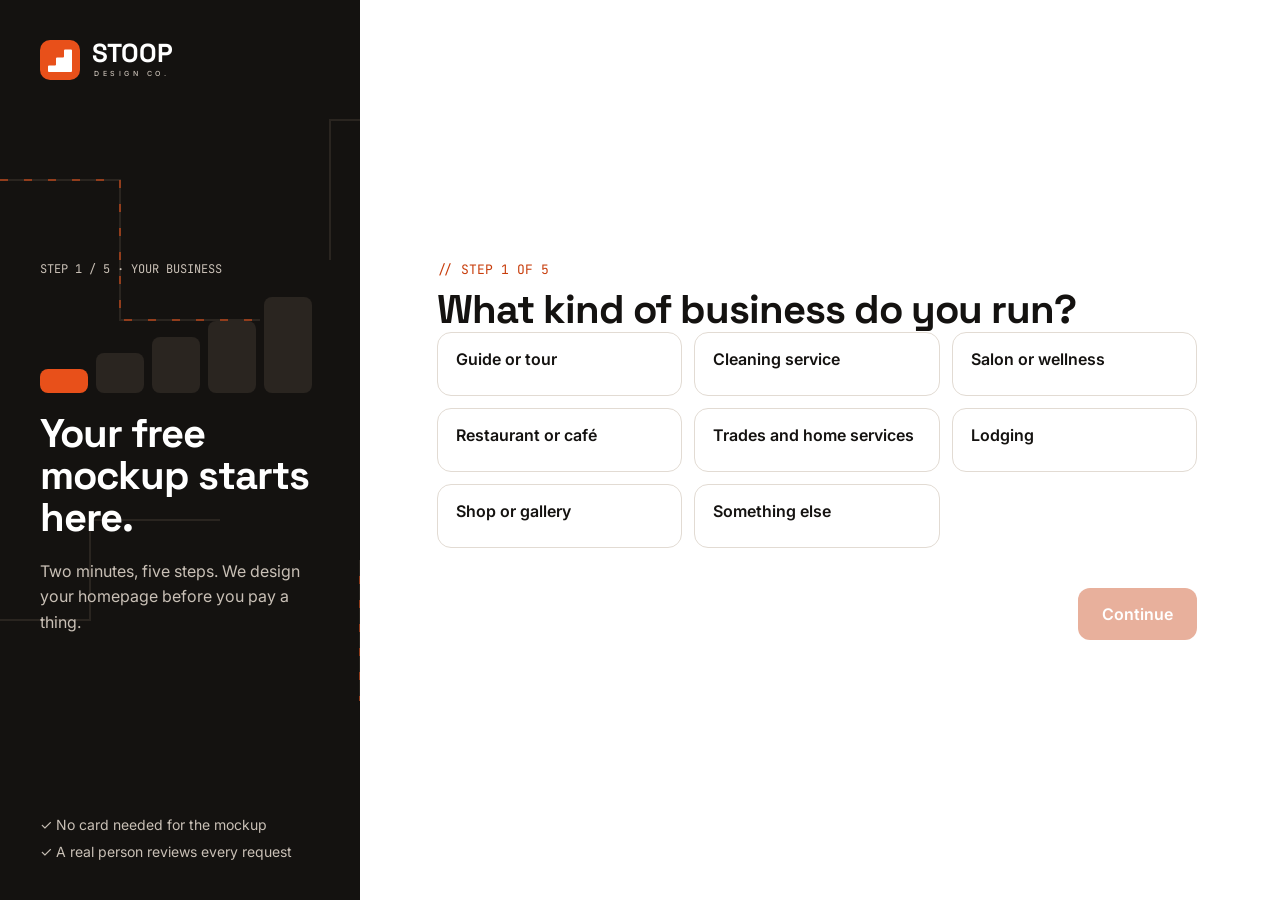
==== get-started.html @ 438243cd "Initial STOOP Design Co. site: homepage and free mockup onboarding Co-Authored-By: Claude Opus 5.5 <" ====
<!doctype html>
<html lang="en">
<head>
<meta charset="utf-8">
<meta name="viewport" content="width=device-width, initial-scale=1">
<title>Get your free mockup | STOOP Design Co.</title>
<meta name="description" content="Tell us about your business in two minutes and we'll design your homepage for free.">
<link rel="icon" href="/favicon.svg" type="image/svg+xml">
<link rel="preconnect" href="https://fonts.googleapis.com"><link rel="preconnect" href="https://fonts.gstatic.com" crossorigin>
<link rel="stylesheet" href="https://fonts.googleapis.com/css2?family=Space+Grotesk:wght@500;700&family=Inter:wght@400;500;600&family=JetBrains+Mono:wght@500&display=swap">
<link rel="stylesheet" href="/assets/styles.css">
<style>
body{font-family:'Inter',sans-serif;color:var(--ink)}
.ob{min-height:100vh;display:flex;flex-wrap:wrap}
.ob-side{flex:1 1 360px;max-width:460px;position:relative;overflow:hidden;background:var(--ink);color:#fff;padding:40px;display:flex;flex-direction:column;justify-content:space-between;gap:40px}
.ob-main{flex:999 1 560px;min-width:0;padding:56px clamp(24px,6vw,96px);display:flex;flex-direction:column;justify-content:center}
.mono{font-family:'JetBrains Mono',monospace;font-size:13px}
.step{display:none;flex-direction:column;gap:28px;max-width:760px;border:0;margin:0;padding:0;animation:obIn .45s cubic-bezier(.2,.8,.2,1) both}
.step.active{display:flex}
.step legend{padding:0;display:flex;flex-direction:column;gap:10px}
.step h2{margin:0;font-family:'Space Grotesk',sans-serif;font-size:clamp(30px,4vw,40px);letter-spacing:-1px;line-height:1.1}
.sub{margin:0;font-size:16px;color:#57504A}
.grid{display:grid;grid-template-columns:repeat(auto-fit,minmax(200px,1fr));gap:12px}
.opt{position:relative;display:flex;flex-direction:column;gap:6px;min-height:64px;padding:16px 18px;border-radius:14px;border:1.5px solid #E2DBD3;background:#fff;cursor:pointer;font-weight:600}
.opt input{position:absolute;opacity:0;pointer-events:none}
.opt small{font-weight:400;font-size:14px;color:#57504A}
.opt .price{font-size:15px;color:var(--deep)}
.opt:has(input:checked){border:2px solid var(--orange);background:#FFF6F1}
.opt:has(input:focus-visible){outline:3px solid var(--deep);outline-offset:2px}
label.field{display:flex;flex-direction:column;gap:8px;font-size:14px;font-weight:600}
label.field input{height:52px;padding:0 14px;border-radius:12px;border:1.5px solid #E2DBD3;font:inherit;font-weight:400;font-size:16px}
label.field input:focus{outline:none;border-color:var(--orange)}
.err{margin:0;font-size:14px;color:#A2330A;min-height:20px}
.nav{margin-top:40px;max-width:760px;display:flex;justify-content:space-between;align-items:center;gap:12px}
.btn{height:52px;padding:0 24px;border-radius:12px;font:inherit;font-size:16px;font-weight:600;cursor:pointer}
.btn-ghost{border:1.5px solid #E2DBD3;background:#fff;color:var(--ink)}
.btn-primary{border:0;background:var(--deep);color:#fff}
.btn-primary:disabled{opacity:.4;cursor:not-allowed}
.stairs{display:flex;align-items:flex-end;gap:8px;height:96px}
.stairs span{width:48px;border-radius:8px;background:#2A2520;transition:background .3s}
.stairs span.on{background:var(--orange)}
.next-list{margin:0;padding:0;list-style:none}
.next-list li{display:flex;gap:16px;padding:16px 0;border-top:1px solid #F0EBE5}
.next-list li:last-child{border-bottom:1px solid #F0EBE5}
.hidden{display:none}
@keyframes obIn{from{opacity:0;transform:translateY(10px)}to{opacity:1;transform:none}}
@media (prefers-reduced-motion: reduce){.step{animation:none}}
</style>
</head>
<body>
<div class="ob">
<aside class="ob-side">
<svg style="position:absolute;inset:0;width:100%;height:100%" aria-hidden="true"><g fill="none" stroke="#2A2520" stroke-width="2"><path d="M0 180 H120 V320 H260"/><path d="M460 120 H330 V260"/><path d="M0 620 H90 V520 H220"/><path d="M460 700 H360 V560"/></g><g fill="none" stroke="#E8501A" stroke-width="2" opacity=".55"><path class="flow" d="M0 180 H120 V320 H260"/><path class="flow" d="M460 700 H360 V560" style="animation-delay:-1s"/></g></svg>
<a href="/" aria-label="Back to STOOP Design Co. home" style="position:relative;display:flex;align-items:center;gap:12px;color:#fff">
<span style="width:40px;height:40px;border-radius:10px;background:var(--orange);display:flex;align-items:center;justify-content:center"><svg width="24" height="24" viewBox="0 0 60 60" aria-hidden="true"><path d="M0 57.5 L0 46.5 Q0 44 2.5 44 L17.5 44 Q20 44 20 41.5 L20 26.5 Q20 24 22.5 24 L37.5 24 Q40 24 40 21.5 L40 6.5 Q40 4 42.5 4 L57.5 4 Q60 4 60 6.5 L60 57.5 Q60 60 57.5 60 L2.5 60 Q0 60 0 57.5 Z" fill="#fff"/></svg></span>
<span style="display:flex;flex-direction:column;gap:4px"><span style="font-family:'Space Grotesk',sans-serif;font-weight:700;font-size:26px;line-height:.85">STOOP</span><span style="font-size:7px;font-weight:500;letter-spacing:.5em;padding-left:2px;color:#C9C0B6">DESIGN CO.</span></span>
</a>
<div style="position:relative;display:flex;flex-direction:column;gap:20px">
<span class="mono" id="stepLabel" style="font-size:12px;color:#C9C0B6">STEP 1 / 5 · YOUR BUSINESS</span>
<div class="stairs" aria-hidden="true"><span style="height:24px" class="on"></span><span style="height:40px"></span><span style="height:56px"></span><span style="height:72px"></span><span style="height:96px"></span></div>
<h1 style="margin:0;font-family:'Space Grotesk',sans-serif;font-weight:700;font-size:40px;line-height:1.05;letter-spacing:-1px">Your free mockup starts here.</h1>
<p style="margin:0;font-size:16px;line-height:1.6;color:#C9C0B6">Two minutes, five steps. We design your homepage before you pay a thing.</p>
</div>
<div style="position:relative;display:flex;flex-direction:column;gap:10px;font-size:14px;color:#C9C0B6">
<span>✓ No card needed for the mockup</span>
<span>✓ A real person reviews every request</span>
</div>
</aside>

<main class="ob-main">
<form id="mockupForm" name="free-mockup" method="POST" data-netlify="true" netlify-honeypot="bot-field" novalidate>
<input type="hidden" name="form-name" value="free-mockup">
<input type="hidden" name="subject" value="New free mockup request">
<p class="hidden"><label>Don't fill this out: <input name="bot-field"></label></p>

<fieldset class="step active" data-step="0">
<legend><span class="mono" style="color:var(--deep)">// STEP 1 OF 5</span><h2>What kind of business do you run?</h2></legend>
<div class="grid">
<label class="opt"><input type="radio" name="business_type" value="Guide or tour">Guide or tour</label>
<label class="opt"><input type="radio" name="business_type" value="Cleaning service">Cleaning service</label>
<label class="opt"><input type="radio" name="business_type" value="Salon or wellness">Salon or wellness</label>
<label class="opt"><input type="radio" name="business_type" value="Restaurant or café">Restaurant or café</label>
<label class="opt"><input type="radio" name="business_type" value="Trades and home services">Trades and home services</label>
<label class="opt"><input type="radio" name="business_type" value="Lodging">Lodging</label>
<label class="opt"><input type="radio" name="business_type" value="Shop or gallery">Shop or gallery</label>
<label class="opt"><input type="radio" name="business_type" value="Something else">Something else</label>
</div>
</fieldset>

<fieldset class="step" data-step="1">
<legend><span class="mono" style="color:var(--deep)">// STEP 2 OF 5</span><h2>What do you want more of?</h2><p class="sub">We'll build your homepage around it.</p></legend>
<div class="grid">
<label class="opt"><input type="radio" name="goal" value="Phone calls">Phone calls<small>Tap-to-call front and center</small></label>
<label class="opt"><input type="radio" name="goal" value="Bookings">Bookings<small>Your own booking built in</small></label>
<label class="opt"><input type="radio" name="goal" value="Quote requests">Quote requests<small>Instant estimate widget</small></label>
<label class="opt"><input type="radio" name="goal" value="Foot traffic">Foot traffic<small>Maps, hours and reviews up top</small></label>
</div>
</fieldset>

<fieldset class="step" data-step="2">
<legend><span class="mono" style="color:var(--deep)">// STEP 3 OF 5</span><h2>Which plan sounds right?</h2><p class="sub">Not sure is a fine answer. We'll recommend one with your mockup.</p></legend>
<div class="grid" style="grid-template-columns:repeat(auto-fit,minmax(160px,1fr))">
<label class="opt"><input type="radio" name="plan" value="Launch">Launch<span class="price">$750 one-time</span><small>Up to 3 pages, yours to keep</small></label>
<label class="opt"><input type="radio" name="plan" value="Essentials">Essentials<span class="price">$199/month</span><small>Edits by text, dashboard</small></label>
<label class="opt"><input type="radio" name="plan" value="Growth">Growth<span class="price">$349/month</span><small>Booking, SEO, priority</small></label>
<label class="opt"><input type="radio" name="plan" value="Not sure yet">Not sure yet<span class="price">We'll recommend</span><small>Decide after the mockup</small></label>
</div>
</fieldset>

<fieldset class="step" data-step="3">
<legend><span class="mono" style="color:var(--deep)">// STEP 4 OF 5</span><h2>Where should we send your mockup?</h2></legend>
<div class="grid" style="grid-template-columns:repeat(auto-fit,minmax(240px,1fr));gap:16px">
<label class="field">Business name<input type="text" name="business_name" placeholder="Front Street Bakery" required></label>
<label class="field">Current website (optional)<input type="text" name="current_website" placeholder="yourbusiness.com"></label>
<label class="field">Your name<input type="text" name="name" placeholder="First and last" required></label>
<label class="field">Mobile number<input type="tel" name="phone" placeholder="For updates by text" required></label>
<label class="field" style="grid-column:1/-1">Email<input type="email" name="email" placeholder="you@yourbusiness.com" required></label>
</div>
<p class="err" id="formError" role="alert"></p>
</fieldset>

<div class="nav" id="formNav">
<button type="button" class="btn btn-ghost" id="backBtn" style="visibility:hidden">Back</button>
<button type="button" class="btn btn-primary" id="nextBtn" disabled>Continue</button>
</div>
</form>

<section class="step" id="doneStep" aria-live="polite">
<span style="width:72px;height:72px;border-radius:18px;background:var(--orange);display:flex;align-items:center;justify-content:center"><svg width="42" height="42" viewBox="0 0 60 60" aria-hidden="true"><path d="M0 57.5 L0 46.5 Q0 44 2.5 44 L17.5 44 Q20 44 20 41.5 L20 26.5 Q20 24 22.5 24 L37.5 24 Q40 24 40 21.5 L40 6.5 Q40 4 42.5 4 L57.5 4 Q60 4 60 6.5 L60 57.5 Q60 60 57.5 60 L2.5 60 Q0 60 0 57.5 Z" fill="#fff"/></svg></span>
<div style="display:flex;flex-direction:column;gap:10px"><span class="mono" style="color:var(--deep)">// STEP 5 OF 5</span><h2>You're on the stoop.</h2><p class="sub" id="summary" style="font-size:17px;line-height:1.6"></p></div>
<ol class="next-list">
<li><span class="mono" style="color:var(--deep)">01</span><span><strong>We review your business.</strong> <span style="color:#57504A">A real person looks at your site, reviews and competitors.</span></span></li>
<li><span class="mono" style="color:var(--deep)">02</span><span><strong>Your mockup arrives.</strong> <span style="color:#57504A">A custom homepage, sent by text and email.</span></span></li>
<li><span class="mono" style="color:var(--deep)">03</span><span><strong>A quick walkthrough.</strong> <span style="color:#57504A">15 minutes to tweak it and pick your plan.</span></span></li>
<li><span class="mono" style="color:var(--deep)">04</span><span><strong>Live in 14 days.</strong> <span style="color:#57504A">Then we keep climbing together.</span></span></li>
</ol>
<a href="/" style="font-weight:600;color:var(--deep)">Back to home</a>
</section>
</main>
</div>
<script src="/assets/get-started.js"></script>
</body>
</html>
---- assets/styles.css ----
:root{--orange:#E8501A;--deep:#C83D0B;--ink:#141210;--warm:#F7F4EF}
*{box-sizing:border-box}
html{scroll-behavior:smooth}
body{margin:0}
a{color:#141210;text-decoration:none}a:hover{color:#C83D0B}
@keyframes stoopFlow{to{stroke-dashoffset:-48}}
@keyframes stoopPulse{0%,100%{opacity:.35}50%{opacity:1}}
@keyframes stoopFloat{0%,100%{transform:translateY(0)}50%{transform:translateY(-6px)}}
@keyframes stoopRise{from{transform:scaleY(.15)}to{transform:scaleY(1)}}
@keyframes stoopBlink{0%,100%{opacity:1}50%{opacity:0}}
.flow{stroke-dasharray:8 16;animation:stoopFlow 1.8s linear infinite}
.flow-slow{stroke-dasharray:8 16;animation:stoopFlow 3s linear infinite}
.pulse{animation:stoopPulse 2s ease-in-out infinite}
.float{animation:stoopFloat 4s ease-in-out infinite}
.rise{transform-origin:bottom;animation:stoopRise 1.4s cubic-bezier(.2,.8,.2,1) both}
.blink{animation:stoopBlink 1.1s steps(1) infinite}
@media (prefers-reduced-motion: reduce){.flow,.flow-slow,.pulse,.float,.rise,.blink{animation:none}}
.visually-hidden{position:absolute;width:1px;height:1px;overflow:hidden;clip:rect(0 0 0 0)}
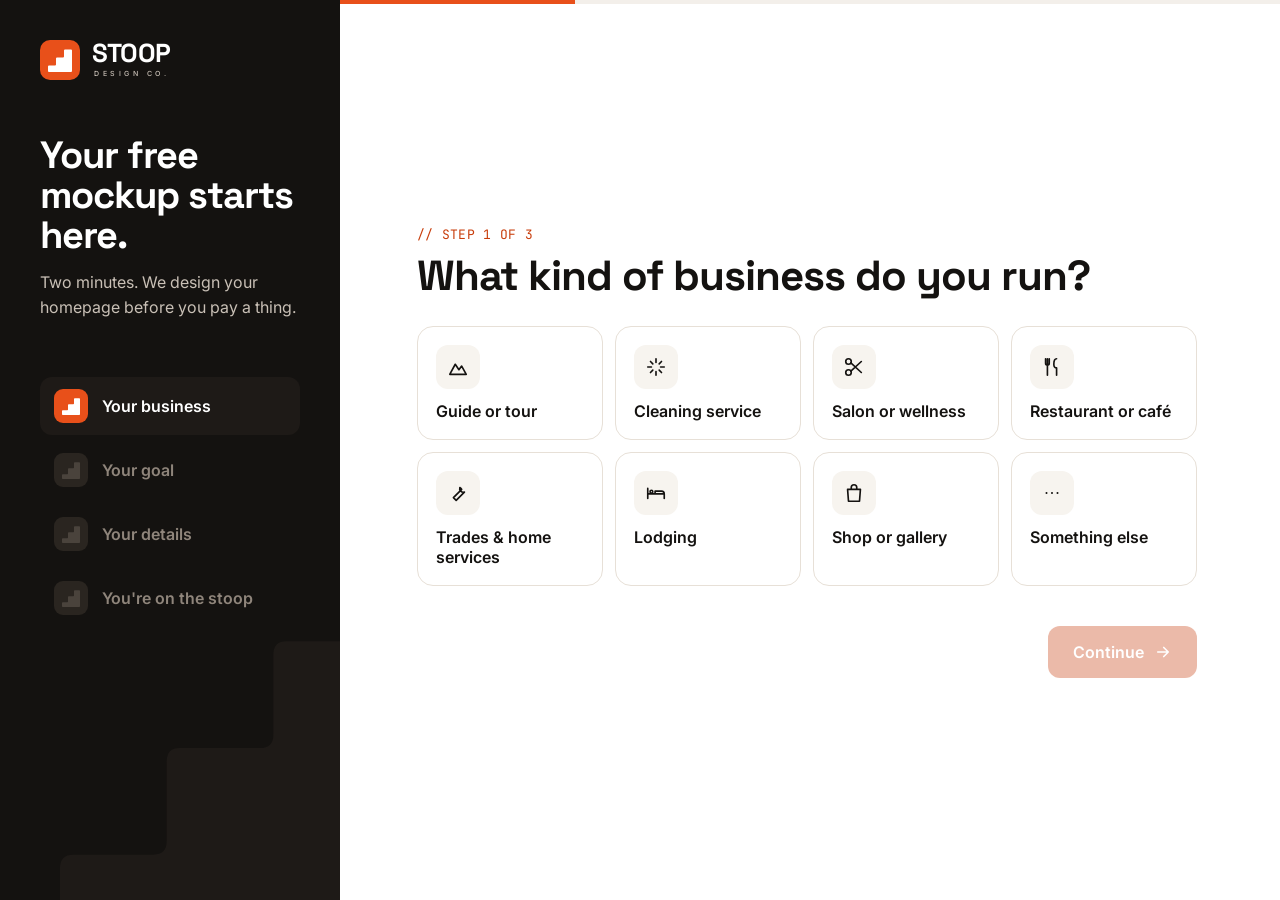
==== commit c744b3fc: "Redesign homepage and onboarding; add store, customer chat and designer texting tools - Promise stri" ====
--- a/get-started.html
+++ b/get-started.html
@@ -5,139 +5,163 @@
 <meta name="viewport" content="width=device-width, initial-scale=1">
 <title>Get your free mockup | STOOP Design Co.</title>
 <meta name="description" content="Tell us about your business in two minutes and we'll design your homepage for free.">
-<link rel="icon" href="/favicon.svg" type="image/svg+xml">
+<link rel="icon" href="favicon.svg" type="image/svg+xml">
 <link rel="preconnect" href="https://fonts.googleapis.com"><link rel="preconnect" href="https://fonts.gstatic.com" crossorigin>
 <link rel="stylesheet" href="https://fonts.googleapis.com/css2?family=Space+Grotesk:wght@500;700&family=Inter:wght@400;500;600&family=JetBrains+Mono:wght@500&display=swap">
-<link rel="stylesheet" href="/assets/styles.css">
+<link rel="stylesheet" href="assets/styles.css">
 <style>
-body{font-family:'Inter',sans-serif;color:var(--ink)}
 .ob{min-height:100vh;display:flex;flex-wrap:wrap}
-.ob-side{flex:1 1 360px;max-width:460px;position:relative;overflow:hidden;background:var(--ink);color:#fff;padding:40px;display:flex;flex-direction:column;justify-content:space-between;gap:40px}
-.ob-main{flex:999 1 560px;min-width:0;padding:56px clamp(24px,6vw,96px);display:flex;flex-direction:column;justify-content:center}
-.mono{font-family:'JetBrains Mono',monospace;font-size:13px}
-.step{display:none;flex-direction:column;gap:28px;max-width:760px;border:0;margin:0;padding:0;animation:obIn .45s cubic-bezier(.2,.8,.2,1) both}
+.side{flex:1 1 340px;max-width:440px;position:relative;overflow:hidden;background:var(--ink);color:#fff;padding:40px;display:flex;flex-direction:column;gap:56px}
+.side-art{position:absolute;right:-40px;bottom:-40px;width:320px;height:320px;fill:#1E1A17}
+.steps{position:relative;list-style:none;margin:0;padding:0;display:flex;flex-direction:column;gap:6px}
+.steps li{display:flex;align-items:center;gap:14px;padding:12px 14px;border-radius:12px;font-weight:600;color:#8F857B;transition:background .3s,color .3s}
+.steps li.on{background:#1E1A17;color:#fff}
+.steps li.done{color:#C9C0B6}
+.steps .ind{width:34px;height:34px;flex:none;border-radius:9px;background:#2A2520;display:flex;align-items:center;justify-content:center;transition:background .3s}
+.steps .ind svg{fill:#4A433C;transition:fill .3s}
+.steps li.on .ind{background:var(--orange)}
+.steps li.on .ind svg,.steps li.done .ind svg{fill:#fff}
+.steps li.done .ind{background:#3A322B}
+.main{flex:999 1 560px;min-width:0;display:flex;flex-direction:column}
+.prog{height:4px;background:#F3EFEA}
+.prog i{display:block;height:100%;width:25%;background:var(--orange);transition:width .5s cubic-bezier(.2,.8,.2,1)}
+.inner{flex:1;padding:56px clamp(24px,6vw,96px);display:flex;flex-direction:column;justify-content:center}
+.step{display:none;flex-direction:column;gap:28px;max-width:780px;border:0;margin:0;padding:0}
 .step.active{display:flex}
-.step legend{padding:0;display:flex;flex-direction:column;gap:10px}
-.step h2{margin:0;font-family:'Space Grotesk',sans-serif;font-size:clamp(30px,4vw,40px);letter-spacing:-1px;line-height:1.1}
-.sub{margin:0;font-size:16px;color:#57504A}
-.grid{display:grid;grid-template-columns:repeat(auto-fit,minmax(200px,1fr));gap:12px}
-.opt{position:relative;display:flex;flex-direction:column;gap:6px;min-height:64px;padding:16px 18px;border-radius:14px;border:1.5px solid #E2DBD3;background:#fff;cursor:pointer;font-weight:600}
+.step legend{padding:0;display:flex;flex-direction:column;gap:10px;margin-bottom:28px}
+.step h2{margin:0;font-family:'Space Grotesk',sans-serif;font-size:clamp(30px,4vw,42px);letter-spacing:-1px;line-height:1.08}
+.grid{display:grid;grid-template-columns:repeat(auto-fit,minmax(170px,1fr));gap:12px}
+.opt{position:relative;display:flex;flex-direction:column;gap:12px;padding:18px;border-radius:16px;border:1.5px solid #E7E0D7;background:#fff;cursor:pointer;font-weight:600;transition:border-color .2s,transform .2s,box-shadow .2s,background .2s;opacity:0;animation:fadeUp .45s cubic-bezier(.2,.8,.2,1) forwards}
+.opt:hover{border-color:#D9C9BB;transform:translateY(-3px);box-shadow:0 10px 24px rgba(20,18,16,.06)}
 .opt input{position:absolute;opacity:0;pointer-events:none}
-.opt small{font-weight:400;font-size:14px;color:#57504A}
-.opt .price{font-size:15px;color:var(--deep)}
-.opt:has(input:checked){border:2px solid var(--orange);background:#FFF6F1}
+.opt .ico{width:44px;height:44px;border-radius:12px;background:var(--warm);display:flex;align-items:center;justify-content:center;transition:background .2s}
+.opt .ico svg{stroke:var(--ink);transition:stroke .2s}
+.opt small{font-weight:400;font-size:14px;color:var(--muted);line-height:1.4}
+.opt .tick{position:absolute;top:14px;right:14px;width:24px;height:24px;border-radius:12px;background:var(--orange);color:#fff;display:flex;align-items:center;justify-content:center;transform:scale(0);transition:transform .25s cubic-bezier(.3,1.6,.5,1)}
+.opt:has(input:checked){border-color:var(--orange);background:var(--soft);box-shadow:0 0 0 3px rgba(232,80,26,.12)}
+.opt:has(input:checked) .ico{background:var(--orange)}
+.opt:has(input:checked) .ico svg{stroke:#fff}
+.opt:has(input:checked) .tick{transform:scale(1)}
 .opt:has(input:focus-visible){outline:3px solid var(--deep);outline-offset:2px}
-label.field{display:flex;flex-direction:column;gap:8px;font-size:14px;font-weight:600}
-label.field input{height:52px;padding:0 14px;border-radius:12px;border:1.5px solid #E2DBD3;font:inherit;font-weight:400;font-size:16px}
-label.field input:focus{outline:none;border-color:var(--orange)}
+.fields{display:grid;grid-template-columns:repeat(2,minmax(0,1fr));gap:16px}
+@media (max-width:620px){.fields{grid-template-columns:1fr}}
+.field{display:flex;flex-direction:column;gap:8px;font-size:14px;font-weight:600}
+.field input{height:54px;padding:0 16px;border-radius:12px;border:1.5px solid #E2DBD3;font:inherit;font-weight:400;font-size:16px;transition:border-color .2s,box-shadow .2s}
+.field input:focus{outline:none;border-color:var(--orange);box-shadow:0 0 0 4px rgba(232,80,26,.12)}
+.field small{font-weight:400;color:var(--muted)}
+.pref{display:grid;grid-template-columns:repeat(4,minmax(0,1fr));gap:10px}
+.pref .opt{gap:4px;padding:14px 14px 13px;border-radius:12px;white-space:nowrap}
+.pref .opt small{font-size:12.5px;white-space:normal}
+.pref .opt .tick{top:10px;right:10px;width:18px;height:18px}
+@media (max-width:620px){.pref{grid-template-columns:repeat(2,minmax(0,1fr))}}
 .err{margin:0;font-size:14px;color:#A2330A;min-height:20px}
-.nav{margin-top:40px;max-width:760px;display:flex;justify-content:space-between;align-items:center;gap:12px}
-.btn{height:52px;padding:0 24px;border-radius:12px;font:inherit;font-size:16px;font-weight:600;cursor:pointer}
-.btn-ghost{border:1.5px solid #E2DBD3;background:#fff;color:var(--ink)}
-.btn-primary{border:0;background:var(--deep);color:#fff}
-.btn-primary:disabled{opacity:.4;cursor:not-allowed}
-.stairs{display:flex;align-items:flex-end;gap:8px;height:96px}
-.stairs span{width:48px;border-radius:8px;background:#2A2520;transition:background .3s}
-.stairs span.on{background:var(--orange)}
-.next-list{margin:0;padding:0;list-style:none}
-.next-list li{display:flex;gap:16px;padding:16px 0;border-top:1px solid #F0EBE5}
-.next-list li:last-child{border-bottom:1px solid #F0EBE5}
+.nav{margin-top:40px;max-width:780px;display:flex;justify-content:space-between;align-items:center;gap:12px}
+.btn-primary:disabled{opacity:.35;cursor:not-allowed;box-shadow:none;background:var(--deep)}
+.done-list{margin:0;padding:0;list-style:none;display:flex;flex-direction:column;gap:12px}
+.done-list li{display:flex;gap:16px;align-items:flex-start;padding:18px;border-radius:16px;background:var(--warm);opacity:0;animation:fadeUp .5s ease forwards}
+.done-list .n{width:36px;height:36px;flex:none;border-radius:10px;background:#fff;display:flex;align-items:center;justify-content:center;font-family:'JetBrains Mono',monospace;font-size:13px;color:var(--deep)}
 .hidden{display:none}
-@keyframes obIn{from{opacity:0;transform:translateY(10px)}to{opacity:1;transform:none}}
-@media (prefers-reduced-motion: reduce){.step{animation:none}}
+@media (max-width:760px){.side{max-width:none;padding:28px;gap:28px}.steps{flex-direction:row;overflow-x:auto}.steps li span:last-child{display:none}.side-art,.side-copy p{display:none}}
 </style>
 </head>
 <body>
+<svg width="0" height="0" style="position:absolute" aria-hidden="true">
+<symbol id="stair" viewBox="0 0 60 60"><path d="M0 57.5 L0 46.5 Q0 44 2.5 44 L17.5 44 Q20 44 20 41.5 L20 26.5 Q20 24 22.5 24 L37.5 24 Q40 24 40 21.5 L40 6.5 Q40 4 42.5 4 L57.5 4 Q60 4 60 6.5 L60 57.5 Q60 60 57.5 60 L2.5 60 Q0 60 0 57.5 Z"/></symbol>
+<symbol id="check" viewBox="0 0 24 24"><path d="M5 12l5 5L20 7" fill="none" stroke="currentColor" stroke-width="3" stroke-linecap="round" stroke-linejoin="round"/></symbol>
+<symbol id="arrow" viewBox="0 0 24 24"><path d="M5 12h14M13 6l6 6-6 6" fill="none" stroke="currentColor" stroke-width="2.2" stroke-linecap="round" stroke-linejoin="round"/></symbol>
+</svg>
 <div class="ob">
-<aside class="ob-side">
-<svg style="position:absolute;inset:0;width:100%;height:100%" aria-hidden="true"><g fill="none" stroke="#2A2520" stroke-width="2"><path d="M0 180 H120 V320 H260"/><path d="M460 120 H330 V260"/><path d="M0 620 H90 V520 H220"/><path d="M460 700 H360 V560"/></g><g fill="none" stroke="#E8501A" stroke-width="2" opacity=".55"><path class="flow" d="M0 180 H120 V320 H260"/><path class="flow" d="M460 700 H360 V560" style="animation-delay:-1s"/></g></svg>
-<a href="/" aria-label="Back to STOOP Design Co. home" style="position:relative;display:flex;align-items:center;gap:12px;color:#fff">
-<span style="width:40px;height:40px;border-radius:10px;background:var(--orange);display:flex;align-items:center;justify-content:center"><svg width="24" height="24" viewBox="0 0 60 60" aria-hidden="true"><path d="M0 57.5 L0 46.5 Q0 44 2.5 44 L17.5 44 Q20 44 20 41.5 L20 26.5 Q20 24 22.5 24 L37.5 24 Q40 24 40 21.5 L40 6.5 Q40 4 42.5 4 L57.5 4 Q60 4 60 6.5 L60 57.5 Q60 60 57.5 60 L2.5 60 Q0 60 0 57.5 Z" fill="#fff"/></svg></span>
-<span style="display:flex;flex-direction:column;gap:4px"><span style="font-family:'Space Grotesk',sans-serif;font-weight:700;font-size:26px;line-height:.85">STOOP</span><span style="font-size:7px;font-weight:500;letter-spacing:.5em;padding-left:2px;color:#C9C0B6">DESIGN CO.</span></span>
+<aside class="side">
+<svg class="side-art" viewBox="0 0 60 60" aria-hidden="true"><use href="#stair"/></svg>
+<a href="./" class="logo" aria-label="Back to STOOP Design Co. home" style="position:relative;color:#fff">
+<span class="logo-tile"><svg width="24" height="24" fill="#fff" aria-hidden="true"><use href="#stair"/></svg></span>
+<span class="logo-words"><span class="logo-stoop">STOOP</span><span class="logo-co" style="color:#C9C0B6">DESIGN CO.</span></span>
 </a>
-<div style="position:relative;display:flex;flex-direction:column;gap:20px">
-<span class="mono" id="stepLabel" style="font-size:12px;color:#C9C0B6">STEP 1 / 5 · YOUR BUSINESS</span>
-<div class="stairs" aria-hidden="true"><span style="height:24px" class="on"></span><span style="height:40px"></span><span style="height:56px"></span><span style="height:72px"></span><span style="height:96px"></span></div>
-<h1 style="margin:0;font-family:'Space Grotesk',sans-serif;font-weight:700;font-size:40px;line-height:1.05;letter-spacing:-1px">Your free mockup starts here.</h1>
-<p style="margin:0;font-size:16px;line-height:1.6;color:#C9C0B6">Two minutes, five steps. We design your homepage before you pay a thing.</p>
+<div class="side-copy" style="position:relative;display:flex;flex-direction:column;gap:14px">
+<h1 style="margin:0;font-family:'Space Grotesk',sans-serif;font-weight:700;font-size:38px;line-height:1.05;letter-spacing:-1px">Your free mockup starts here.</h1>
+<p style="margin:0;font-size:16px;line-height:1.6;color:#C9C0B6">Two minutes. We design your homepage before you pay a thing.</p>
 </div>
-<div style="position:relative;display:flex;flex-direction:column;gap:10px;font-size:14px;color:#C9C0B6">
-<span>✓ No card needed for the mockup</span>
-<span>✓ A real person reviews every request</span>
-</div>
+<ol class="steps" id="sideSteps" aria-label="Progress">
+<li class="on"><span class="ind"><svg width="18" height="18" viewBox="0 0 60 60" aria-hidden="true"><use href="#stair"/></svg></span><span>Your business</span></li>
+<li><span class="ind"><svg width="18" height="18" viewBox="0 0 60 60" aria-hidden="true"><use href="#stair"/></svg></span><span>Your goal</span></li>
+<li><span class="ind"><svg width="18" height="18" viewBox="0 0 60 60" aria-hidden="true"><use href="#stair"/></svg></span><span>Your details</span></li>
+<li><span class="ind"><svg width="18" height="18" viewBox="0 0 60 60" aria-hidden="true"><use href="#stair"/></svg></span><span>You're on the stoop</span></li>
+</ol>
 </aside>
 
-<main class="ob-main">
+<main class="main">
+<div class="prog" aria-hidden="true"><i id="prog"></i></div>
+<div class="inner">
 <form id="mockupForm" name="free-mockup" method="POST" data-netlify="true" netlify-honeypot="bot-field" novalidate>
 <input type="hidden" name="form-name" value="free-mockup">
 <input type="hidden" name="subject" value="New free mockup request">
 <p class="hidden"><label>Don't fill this out: <input name="bot-field"></label></p>
 
 <fieldset class="step active" data-step="0">
-<legend><span class="mono" style="color:var(--deep)">// STEP 1 OF 5</span><h2>What kind of business do you run?</h2></legend>
+<legend><span class="eyebrow">// STEP 1 OF 3</span><h2>What kind of business do you run?</h2></legend>
 <div class="grid">
-<label class="opt"><input type="radio" name="business_type" value="Guide or tour">Guide or tour</label>
-<label class="opt"><input type="radio" name="business_type" value="Cleaning service">Cleaning service</label>
-<label class="opt"><input type="radio" name="business_type" value="Salon or wellness">Salon or wellness</label>
-<label class="opt"><input type="radio" name="business_type" value="Restaurant or café">Restaurant or café</label>
-<label class="opt"><input type="radio" name="business_type" value="Trades and home services">Trades and home services</label>
-<label class="opt"><input type="radio" name="business_type" value="Lodging">Lodging</label>
-<label class="opt"><input type="radio" name="business_type" value="Shop or gallery">Shop or gallery</label>
-<label class="opt"><input type="radio" name="business_type" value="Something else">Something else</label>
+<label class="opt" style="animation-delay:.02s"><input type="radio" name="business_type" value="Guide or tour"><span class="ico"><svg width="22" height="22" viewBox="0 0 24 24" fill="none" stroke-width="1.8" stroke-linecap="round" stroke-linejoin="round" aria-hidden="true"><path d="M3 20l6-11 4 6 3-4 5 9z"/></svg></span>Guide or tour<span class="tick"><svg width="12" height="12" aria-hidden="true"><use href="#check"/></svg></span></label>
+<label class="opt" style="animation-delay:.06s"><input type="radio" name="business_type" value="Cleaning service"><span class="ico"><svg width="22" height="22" viewBox="0 0 24 24" fill="none" stroke-width="1.8" stroke-linecap="round" stroke-linejoin="round" aria-hidden="true"><path d="M12 3v4M12 17v4M3 12h4M17 12h4M6 6l2.5 2.5M15.5 15.5L18 18M6 18l2.5-2.5M15.5 8.5L18 6"/></svg></span>Cleaning service<span class="tick"><svg width="12" height="12" aria-hidden="true"><use href="#check"/></svg></span></label>
+<label class="opt" style="animation-delay:.1s"><input type="radio" name="business_type" value="Salon or wellness"><span class="ico"><svg width="22" height="22" viewBox="0 0 24 24" fill="none" stroke-width="1.8" stroke-linecap="round" stroke-linejoin="round" aria-hidden="true"><circle cx="6" cy="6" r="3"/><circle cx="6" cy="18" r="3"/><path d="M8.6 7.6L20 18M8.6 16.4L20 6"/></svg></span>Salon or wellness<span class="tick"><svg width="12" height="12" aria-hidden="true"><use href="#check"/></svg></span></label>
+<label class="opt" style="animation-delay:.14s"><input type="radio" name="business_type" value="Restaurant or café"><span class="ico"><svg width="22" height="22" viewBox="0 0 24 24" fill="none" stroke-width="1.8" stroke-linecap="round" stroke-linejoin="round" aria-hidden="true"><path d="M7 3v8M5 3v5a2 2 0 0 0 4 0V3M7 11v10M17 3c-2 0-3 3-3 6s1 4 3 4v8"/></svg></span>Restaurant or café<span class="tick"><svg width="12" height="12" aria-hidden="true"><use href="#check"/></svg></span></label>
+<label class="opt" style="animation-delay:.18s"><input type="radio" name="business_type" value="Trades and home services"><span class="ico"><svg width="22" height="22" viewBox="0 0 24 24" fill="none" stroke-width="1.8" stroke-linecap="round" stroke-linejoin="round" aria-hidden="true"><path d="M14 6a4 4 0 0 0 5 5l-9 9-3-3 9-9a4 4 0 0 0-2-2z"/></svg></span>Trades &amp; home services<span class="tick"><svg width="12" height="12" aria-hidden="true"><use href="#check"/></svg></span></label>
+<label class="opt" style="animation-delay:.22s"><input type="radio" name="business_type" value="Lodging"><span class="ico"><svg width="22" height="22" viewBox="0 0 24 24" fill="none" stroke-width="1.8" stroke-linecap="round" stroke-linejoin="round" aria-hidden="true"><path d="M3 18V7M3 13h18v5M21 18v-5a3 3 0 0 0-3-3h-7v3"/><circle cx="7" cy="10.5" r="1.5"/></svg></span>Lodging<span class="tick"><svg width="12" height="12" aria-hidden="true"><use href="#check"/></svg></span></label>
+<label class="opt" style="animation-delay:.26s"><input type="radio" name="business_type" value="Shop or gallery"><span class="ico"><svg width="22" height="22" viewBox="0 0 24 24" fill="none" stroke-width="1.8" stroke-linecap="round" stroke-linejoin="round" aria-hidden="true"><path d="M5 8h14l-1 13H6zM9 8V6a3 3 0 0 1 6 0v2"/></svg></span>Shop or gallery<span class="tick"><svg width="12" height="12" aria-hidden="true"><use href="#check"/></svg></span></label>
+<label class="opt" style="animation-delay:.3s"><input type="radio" name="business_type" value="Something else"><span class="ico"><svg width="22" height="22" viewBox="0 0 24 24" fill="none" stroke-width="2.2" stroke-linecap="round" aria-hidden="true"><path d="M6 12h.01M12 12h.01M18 12h.01"/></svg></span>Something else<span class="tick"><svg width="12" height="12" aria-hidden="true"><use href="#check"/></svg></span></label>
 </div>
 </fieldset>
 
 <fieldset class="step" data-step="1">
-<legend><span class="mono" style="color:var(--deep)">// STEP 2 OF 5</span><h2>What do you want more of?</h2><p class="sub">We'll build your homepage around it.</p></legend>
-<div class="grid">
-<label class="opt"><input type="radio" name="goal" value="Phone calls">Phone calls<small>Tap-to-call front and center</small></label>
-<label class="opt"><input type="radio" name="goal" value="Bookings">Bookings<small>Your own booking built in</small></label>
-<label class="opt"><input type="radio" name="goal" value="Quote requests">Quote requests<small>Instant estimate widget</small></label>
-<label class="opt"><input type="radio" name="goal" value="Foot traffic">Foot traffic<small>Maps, hours and reviews up top</small></label>
+<legend><span class="eyebrow">// STEP 2 OF 3</span><h2>What do you want more of?</h2><p class="lede" style="font-size:16px">We'll build your homepage around it.</p></legend>
+<div class="grid" style="grid-template-columns:repeat(auto-fit,minmax(200px,1fr))">
+<label class="opt" style="animation-delay:.02s"><input type="radio" name="goal" value="Phone calls"><span class="ico"><svg width="22" height="22" viewBox="0 0 24 24" fill="none" stroke-width="1.8" stroke-linecap="round" stroke-linejoin="round" aria-hidden="true"><path d="M5 4h4l2 5-3 2a11 11 0 0 0 5 5l2-3 5 2v4a2 2 0 0 1-2 2A17 17 0 0 1 3 6a2 2 0 0 1 2-2"/></svg></span>Phone calls<small>Tap-to-call front and center</small><span class="tick"><svg width="12" height="12" aria-hidden="true"><use href="#check"/></svg></span></label>
+<label class="opt" style="animation-delay:.07s"><input type="radio" name="goal" value="Bookings"><span class="ico"><svg width="22" height="22" viewBox="0 0 24 24" fill="none" stroke-width="1.8" stroke-linecap="round" stroke-linejoin="round" aria-hidden="true"><path d="M7 3v3M17 3v3M4 8h16M5 5h14v15H5z"/></svg></span>Bookings<small>Your own booking built in</small><span class="tick"><svg width="12" height="12" aria-hidden="true"><use href="#check"/></svg></span></label>
+<label class="opt" style="animation-delay:.12s"><input type="radio" name="goal" value="Quote requests"><span class="ico"><svg width="22" height="22" viewBox="0 0 24 24" fill="none" stroke-width="1.8" stroke-linecap="round" stroke-linejoin="round" aria-hidden="true"><path d="M6 3h9l4 4v14H6zM9 12h7M9 16h7"/></svg></span>Quote requests<small>An instant estimate tool</small><span class="tick"><svg width="12" height="12" aria-hidden="true"><use href="#check"/></svg></span></label>
+<label class="opt" style="animation-delay:.17s"><input type="radio" name="goal" value="Foot traffic"><span class="ico"><svg width="22" height="22" viewBox="0 0 24 24" fill="none" stroke-width="1.8" stroke-linecap="round" stroke-linejoin="round" aria-hidden="true"><path d="M12 21s-7-6.2-7-11a7 7 0 0 1 14 0c0 4.8-7 11-7 11z"/><circle cx="12" cy="10" r="2.5"/></svg></span>Foot traffic<small>Maps, hours and reviews up top</small><span class="tick"><svg width="12" height="12" aria-hidden="true"><use href="#check"/></svg></span></label>
 </div>
 </fieldset>
 
 <fieldset class="step" data-step="2">
-<legend><span class="mono" style="color:var(--deep)">// STEP 3 OF 5</span><h2>Which plan sounds right?</h2><p class="sub">Not sure is a fine answer. We'll recommend one with your mockup.</p></legend>
-<div class="grid" style="grid-template-columns:repeat(auto-fit,minmax(160px,1fr))">
-<label class="opt"><input type="radio" name="plan" value="Launch">Launch<span class="price">$750 one-time</span><small>Up to 3 pages, yours to keep</small></label>
-<label class="opt"><input type="radio" name="plan" value="Essentials">Essentials<span class="price">$199/month</span><small>Edits by text, dashboard</small></label>
-<label class="opt"><input type="radio" name="plan" value="Growth">Growth<span class="price">$349/month</span><small>Booking, SEO, priority</small></label>
-<label class="opt"><input type="radio" name="plan" value="Not sure yet">Not sure yet<span class="price">We'll recommend</span><small>Decide after the mockup</small></label>
+<legend><span class="eyebrow">// STEP 3 OF 3</span><h2>Where should we send your mockup?</h2></legend>
+<div class="fields">
+<label class="field">Business name<input type="text" name="business_name" placeholder="Front Street Bakery" autocomplete="organization" required></label>
+<label class="field"><span>Current website <small>(optional)</small></span><input type="text" name="current_website" placeholder="yourbusiness.com" autocomplete="url"></label>
+<label class="field">Your name<input type="text" name="name" placeholder="First and last" autocomplete="name" required></label>
+<label class="field">Mobile number<input type="tel" name="phone" placeholder="For updates by text" autocomplete="tel" required></label>
+<label class="field" style="grid-column:1/-1">Email<input type="email" name="email" placeholder="you@yourbusiness.com" autocomplete="email" required></label>
 </div>
-</fieldset>
-
-<fieldset class="step" data-step="3">
-<legend><span class="mono" style="color:var(--deep)">// STEP 4 OF 5</span><h2>Where should we send your mockup?</h2></legend>
-<div class="grid" style="grid-template-columns:repeat(auto-fit,minmax(240px,1fr));gap:16px">
-<label class="field">Business name<input type="text" name="business_name" placeholder="Front Street Bakery" required></label>
-<label class="field">Current website (optional)<input type="text" name="current_website" placeholder="yourbusiness.com"></label>
-<label class="field">Your name<input type="text" name="name" placeholder="First and last" required></label>
-<label class="field">Mobile number<input type="tel" name="phone" placeholder="For updates by text" required></label>
-<label class="field" style="grid-column:1/-1">Email<input type="email" name="email" placeholder="you@yourbusiness.com" required></label>
+<div style="display:flex;flex-direction:column;gap:12px">
+<span style="font-size:14px;font-weight:600">Which plan are you leaning toward? <small style="font-weight:400;color:var(--muted)">Optional. We'll recommend one with your mockup.</small></span>
+<div class="pref">
+<label class="opt" style="animation-delay:.02s"><input type="radio" name="plan" value="Launch">Launch<small>One-time build</small><span class="tick"><svg width="10" height="10" aria-hidden="true"><use href="#check"/></svg></span></label>
+<label class="opt" style="animation-delay:.06s"><input type="radio" name="plan" value="Essentials">Essentials<small>We run it monthly</small><span class="tick"><svg width="10" height="10" aria-hidden="true"><use href="#check"/></svg></span></label>
+<label class="opt" style="animation-delay:.1s"><input type="radio" name="plan" value="Growth">Growth<small>Plus tools &amp; SEO</small><span class="tick"><svg width="10" height="10" aria-hidden="true"><use href="#check"/></svg></span></label>
+<label class="opt" style="animation-delay:.14s"><input type="radio" name="plan" value="Not sure yet" checked>Not sure yet<small>We’ll help you pick</small><span class="tick"><svg width="10" height="10" aria-hidden="true"><use href="#check"/></svg></span></label>
+</div>
 </div>
 <p class="err" id="formError" role="alert"></p>
 </fieldset>
 
 <div class="nav" id="formNav">
 <button type="button" class="btn btn-ghost" id="backBtn" style="visibility:hidden">Back</button>
-<button type="button" class="btn btn-primary" id="nextBtn" disabled>Continue</button>
+<button type="button" class="btn btn-primary" id="nextBtn" disabled><span id="nextLabel">Continue</span> <svg width="18" height="18" aria-hidden="true"><use href="#arrow"/></svg></button>
 </div>
 </form>
 
 <section class="step" id="doneStep" aria-live="polite">
-<span style="width:72px;height:72px;border-radius:18px;background:var(--orange);display:flex;align-items:center;justify-content:center"><svg width="42" height="42" viewBox="0 0 60 60" aria-hidden="true"><path d="M0 57.5 L0 46.5 Q0 44 2.5 44 L17.5 44 Q20 44 20 41.5 L20 26.5 Q20 24 22.5 24 L37.5 24 Q40 24 40 21.5 L40 6.5 Q40 4 42.5 4 L57.5 4 Q60 4 60 6.5 L60 57.5 Q60 60 57.5 60 L2.5 60 Q0 60 0 57.5 Z" fill="#fff"/></svg></span>
-<div style="display:flex;flex-direction:column;gap:10px"><span class="mono" style="color:var(--deep)">// STEP 5 OF 5</span><h2>You're on the stoop.</h2><p class="sub" id="summary" style="font-size:17px;line-height:1.6"></p></div>
-<ol class="next-list">
-<li><span class="mono" style="color:var(--deep)">01</span><span><strong>We review your business.</strong> <span style="color:#57504A">A real person looks at your site, reviews and competitors.</span></span></li>
-<li><span class="mono" style="color:var(--deep)">02</span><span><strong>Your mockup arrives.</strong> <span style="color:#57504A">A custom homepage, sent by text and email.</span></span></li>
-<li><span class="mono" style="color:var(--deep)">03</span><span><strong>A quick walkthrough.</strong> <span style="color:#57504A">15 minutes to tweak it and pick your plan.</span></span></li>
-<li><span class="mono" style="color:var(--deep)">04</span><span><strong>Live in 14 days.</strong> <span style="color:#57504A">Then we keep climbing together.</span></span></li>
+<span style="width:76px;height:76px;border-radius:20px;background:var(--orange);display:flex;align-items:center;justify-content:center;animation:pop .5s cubic-bezier(.3,1.6,.5,1)"><svg width="44" height="44" fill="#fff" aria-hidden="true"><use href="#stair"/></svg></span>
+<div style="display:flex;flex-direction:column;gap:10px"><span class="eyebrow">// REQUEST RECEIVED</span><h2>You're on the stoop.</h2><p class="lede" id="summary"></p></div>
+<ol class="done-list">
+<li style="animation-delay:.1s"><span class="n">01</span><span><strong>We review your business.</strong><br><span style="color:var(--muted)">A real person looks at your site, reviews and competitors.</span></span></li>
+<li style="animation-delay:.2s"><span class="n">02</span><span><strong>Your mockup arrives.</strong><br><span style="color:var(--muted)">A custom homepage, sent by text and email.</span></span></li>
+<li style="animation-delay:.3s"><span class="n">03</span><span><strong>A quick walkthrough.</strong><br><span style="color:var(--muted)">15 minutes to tweak it and pick your plan.</span></span></li>
+<li style="animation-delay:.4s"><span class="n">04</span><span><strong>Live in 14 days.</strong><br><span style="color:var(--muted)">Then we keep climbing together.</span></span></li>
 </ol>
-<a href="/" style="font-weight:600;color:var(--deep)">Back to home</a>
+<a href="./" class="btn btn-outline" style="align-self:flex-start">Back to home</a>
 </section>
+</div>
 </main>
 </div>
-<script src="/assets/get-started.js"></script>
+<script src="assets/get-started.js"></script>
 </body>
 </html>
--- a/assets/styles.css
+++ b/assets/styles.css
@@ -1,18 +1,460 @@
-:root{--orange:#E8501A;--deep:#C83D0B;--ink:#141210;--warm:#F7F4EF}
+:root{--orange:#E8501A;--deep:#C83D0B;--ink:#141210;--warm:#F7F4EF;--line:#ECE7E1;--muted:#57504A;--soft:#FFF6F1}
 *{box-sizing:border-box}
-html{scroll-behavior:smooth}
-body{margin:0}
-a{color:#141210;text-decoration:none}a:hover{color:#C83D0B}
+html{scroll-behavior:smooth;scroll-padding-top:88px}
+body{margin:0;font-family:'Inter',sans-serif;color:var(--ink);background:#fff;-webkit-font-smoothing:antialiased}
+a{color:var(--ink);text-decoration:none}a:hover{color:var(--deep)}
+img,svg{max-width:100%}
+.wrap{max-width:1240px;margin:0 auto;padding:0 32px}
+.mono{font-family:'JetBrains Mono',monospace}
+.eyebrow{font-family:'JetBrains Mono',monospace;font-size:13px;color:var(--deep);letter-spacing:.02em}
+.h2{margin:0;font-family:'Space Grotesk',sans-serif;font-weight:700;font-size:clamp(34px,4vw,52px);line-height:1.05;letter-spacing:-1.5px}
+.lede{margin:0;font-size:18px;line-height:1.6;color:var(--muted)}
+.sec-head{display:flex;flex-direction:column;gap:14px;max-width:760px}
+.section{padding:112px 0}
+.visually-hidden{position:absolute;width:1px;height:1px;overflow:hidden;clip:rect(0 0 0 0);white-space:nowrap}
+
+/* buttons */
+.btn{display:inline-flex;align-items:center;justify-content:center;gap:10px;height:52px;padding:0 24px;border-radius:12px;font:inherit;font-size:16px;font-weight:600;cursor:pointer;border:1.5px solid transparent;transition:background .2s,color .2s,border-color .2s,transform .2s,box-shadow .2s}
+.btn svg{transition:transform .2s}
+.btn:hover svg{transform:translateX(3px)}
+.btn-primary{background:var(--deep);color:#fff}
+.btn-primary:hover{background:var(--orange);color:#fff;box-shadow:0 10px 24px rgba(232,80,26,.28)}
+.btn-outline{border-color:var(--ink);color:var(--ink);background:#fff}
+.btn-outline:hover{background:var(--orange);border-color:var(--orange);color:#fff}
+.btn-ghost{border-color:#E2DBD3;color:var(--ink);background:#fff}
+.btn-ghost:hover{border-color:var(--orange);color:var(--deep)}
+.btn-sm{height:44px;padding:0 18px;font-size:15px;border-radius:10px}
+.btn-lg{height:58px;padding:0 30px;font-size:17px}
+:focus-visible{outline:3px solid var(--deep);outline-offset:3px}
+
+/* header */
+.site-header{position:sticky;top:0;z-index:60;background:rgba(255,255,255,.86);-webkit-backdrop-filter:saturate(1.4) blur(14px);backdrop-filter:saturate(1.4) blur(14px);border-bottom:1px solid transparent;transition:border-color .3s,box-shadow .3s}
+.site-header.scrolled{border-bottom-color:#F0EBE5;box-shadow:0 6px 24px rgba(20,18,16,.05)}
+.hdr{max-width:1240px;margin:0 auto;padding:14px 32px;display:flex;align-items:center;gap:28px}
+.logo{display:flex;align-items:center;gap:12px}
+.logo-tile{width:40px;height:40px;border-radius:10px;background:var(--orange);display:flex;align-items:center;justify-content:center;flex:none}
+.logo-words{display:flex;flex-direction:column;gap:4px}
+.logo-stoop{font-family:'Space Grotesk',sans-serif;font-weight:700;font-size:26px;line-height:.85;letter-spacing:-.5px}
+.logo-co{font-size:7px;font-weight:500;letter-spacing:.5em;padding-left:2px;color:var(--muted)}
+.main-nav{margin-left:auto;display:flex;align-items:center;gap:28px;font-size:15px;font-weight:500}
+.main-nav a{position:relative}
+.main-nav a::after{content:"";position:absolute;left:0;right:0;bottom:-6px;height:2px;background:var(--orange);transform:scaleX(0);transform-origin:left;transition:transform .25s}
+.main-nav a:hover::after{transform:scaleX(1)}
+.hdr-cta{display:flex;align-items:center;gap:10px}
+.menu-btn{display:none;margin-left:auto;width:44px;height:44px;border-radius:10px;border:1.5px solid #E2DBD3;background:#fff;align-items:center;justify-content:center;cursor:pointer}
+@media (max-width:900px){
+.menu-btn{display:inline-flex}
+.main-nav,.hdr-cta{display:none}
+.site-header.open .main-nav{display:flex;position:absolute;left:0;right:0;top:100%;flex-direction:column;align-items:flex-start;gap:18px;padding:20px 32px;background:#fff;border-bottom:1px solid #F0EBE5;margin:0}
+.site-header.open .hdr-cta{display:flex;position:absolute;left:0;right:0;top:calc(100% + 250px);padding:0 32px 20px;background:#fff}
+}
+
+/* hero */
+.hero{position:relative;overflow:hidden}
+.hero-dots{position:absolute;inset:0;width:100%;height:100%}
+.hero-in{position:relative;padding:72px 32px 96px;display:flex;flex-wrap:wrap;align-items:center;gap:48px}
+.hero-copy{flex:1 1 480px;min-width:0;display:flex;flex-direction:column;gap:22px}
+.pill{display:inline-flex;align-self:flex-start;align-items:center;gap:10px;height:36px;padding:0 14px;border-radius:18px;background:#fff;border:1px solid var(--line);font-family:'JetBrains Mono',monospace;font-size:13px;color:var(--muted)}
+.dot{width:8px;height:8px;border-radius:4px;background:var(--orange)}
+.hero-eyebrow{font-size:14px;font-weight:600;letter-spacing:.12em;color:var(--deep);text-transform:uppercase}
+.hero h1{margin:0;font-family:'Space Grotesk',sans-serif;font-weight:700;font-size:clamp(44px,6vw,78px);line-height:1;letter-spacing:-2px}
+.hero h1 span{color:var(--orange)}
+.hero-sub{margin:0;max-width:560px;font-size:20px;line-height:1.55;color:var(--muted)}
+.checks{display:flex;flex-wrap:wrap;gap:20px;font-size:14px;color:var(--muted)}
+.checks span{display:inline-flex;align-items:center;gap:8px}
+.hero-art{flex:1 1 480px;min-width:0;display:flex;justify-content:center}
+.hero-art svg{width:100%;max-width:560px;height:auto}
+
+/* ticker */
+.ticker{border-top:1px solid #F0EBE5;border-bottom:1px solid #F0EBE5;overflow:hidden;position:relative;padding:22px 0;-webkit-mask-image:linear-gradient(90deg,transparent,#000 8%,#000 92%,transparent);mask-image:linear-gradient(90deg,transparent,#000 8%,#000 92%,transparent)}
+.ticker-track{display:inline-flex;align-items:center;gap:40px;white-space:nowrap;animation:tick 38s linear infinite;padding-left:40px}
+.ticker:hover .ticker-track{animation-play-state:paused}
+.ticker-item{display:inline-flex;align-items:center;gap:40px;font-family:'Space Grotesk',sans-serif;font-size:24px;font-weight:700;color:var(--ink)}
+.ticker-item svg{flex:none}
+.ticker-label{font-family:'JetBrains Mono',monospace;font-size:13px;color:var(--muted);font-weight:500}
+@keyframes tick{to{transform:translateX(-50%)}}
+
+/* customer path stairs */
+.path{margin-top:56px;display:grid;grid-template-columns:repeat(4,minmax(0,1fr));gap:4px;align-items:end}
+.path .st{position:relative;background:#fff;padding:26px;display:flex;flex-direction:column;justify-content:space-between;gap:20px;border-radius:16px 16px 0 0;transition:background .25s,transform .25s}
+.path .st:first-child{border-bottom-left-radius:22px}
+.path .st:last-child{border-bottom-right-radius:22px;background:var(--orange);color:#fff}
+.path .st:hover{transform:translateY(-6px)}
+.path .s1{min-height:230px}.path .s2{min-height:300px}.path .s3{min-height:370px}.path .s4{min-height:440px}
+.st .mono{font-size:12px;color:var(--muted)}
+.st:last-child .mono,.st:last-child p{color:#fff}
+.st h3{margin:0;font-family:'Space Grotesk',sans-serif;font-size:26px;letter-spacing:-.5px}
+.st p{margin:0;font-size:15px;line-height:1.55;color:var(--muted)}
+.st .num{font-family:'Space Grotesk',sans-serif;font-weight:700;font-size:56px;line-height:1;color:#F0EBE5}
+.st:last-child .num{color:rgba(255,255,255,.3)}
+@media (max-width:760px){.path{grid-template-columns:1fr;gap:4px}.path .st{min-height:0!important;border-radius:4px}.path .st:first-child{border-radius:18px 18px 4px 4px}.path .st:last-child{border-radius:4px 4px 18px 18px}}
+
+/* tools carousel */
+.car-head{display:flex;flex-wrap:wrap;justify-content:space-between;align-items:flex-end;gap:24px}
+.car-arrows{display:flex;gap:10px}
+.arrow{width:52px;height:52px;border-radius:14px;border:1.5px solid #E2DBD3;background:#fff;display:inline-flex;align-items:center;justify-content:center;cursor:pointer;transition:all .2s}
+.arrow:hover{border-color:var(--orange);background:var(--orange)}
+.arrow:hover svg{stroke:#fff}
+.car-track{margin-top:44px;display:grid;grid-auto-flow:column;grid-auto-columns:minmax(290px,360px);gap:20px;overflow-x:auto;scroll-snap-type:x mandatory;padding:6px 32px 26px;scrollbar-width:none;scroll-padding-left:32px}
+.car-track::-webkit-scrollbar{display:none}
+.tool-card{scroll-snap-align:start;text-align:left;font:inherit;color:inherit;border-radius:22px;border:1px solid var(--line);background:#fff;padding:24px;display:flex;flex-direction:column;gap:16px;cursor:pointer;transition:transform .25s,border-color .25s,box-shadow .25s}
+.tool-card:hover{transform:translateY(-6px);border-color:var(--orange);box-shadow:0 18px 40px rgba(20,18,16,.08)}
+.tool-prev{height:150px;border-radius:14px;background:var(--warm);padding:16px;display:flex;flex-direction:column;justify-content:center;gap:8px;overflow:hidden}
+.tool-card h3{margin:0;font-family:'Space Grotesk',sans-serif;font-size:22px}
+.tool-card p{margin:0;font-size:15px;line-height:1.55;color:var(--muted)}
+.tool-more{margin-top:auto;font-weight:600;color:var(--deep);display:inline-flex;align-items:center;gap:8px}
+.bubble{max-width:85%;padding:9px 13px;border-radius:14px;font-size:13px;line-height:1.35}
+.b-me{align-self:flex-end;background:var(--ink);color:#fff;border-bottom-right-radius:4px}
+.b-us{align-self:flex-start;background:#fff;border:1px solid var(--line);border-bottom-left-radius:4px}
+
+/* dialog */
+dialog.tool-dialog{width:min(960px,calc(100% - 32px));max-height:calc(100vh - 48px);padding:0;border:0;border-radius:26px;box-shadow:0 40px 120px rgba(20,18,16,.35);overflow:auto}
+dialog.tool-dialog::backdrop{background:rgba(20,18,16,.55);-webkit-backdrop-filter:blur(4px);backdrop-filter:blur(4px)}
+dialog[open]{animation:pop .35s cubic-bezier(.2,.8,.2,1)}
+@keyframes pop{from{opacity:0;transform:translateY(16px) scale(.98)}to{opacity:1;transform:none}}
+.dlg{display:flex;flex-wrap:wrap}
+.dlg-demo{flex:1 1 380px;min-width:0;background:var(--warm);padding:32px;display:flex;flex-direction:column;justify-content:center;gap:16px}
+.dlg-info{flex:1 1 380px;min-width:0;padding:32px;display:flex;flex-direction:column;gap:22px}
+.dlg-info h2{margin:0;font-family:'Space Grotesk',sans-serif;font-size:34px;letter-spacing:-1px}
+.dlg-close{position:absolute;top:16px;right:16px;width:44px;height:44px;border-radius:12px;border:1.5px solid #E2DBD3;background:#fff;cursor:pointer;display:flex;align-items:center;justify-content:center;z-index:2}
+.dlg-close:hover{border-color:var(--orange)}
+.dlg-list{margin:0;padding:0;list-style:none;display:flex;flex-direction:column;gap:10px;font-size:15px;line-height:1.45}
+.dlg-list li{display:flex;gap:10px}
+.dlg-list li::before{content:"";flex:none;width:8px;height:8px;margin-top:7px;border-radius:2px;background:var(--orange)}
+.dlg-sub{font-family:'JetBrains Mono',monospace;font-size:12px;color:var(--muted);letter-spacing:.04em}
+.chips{display:flex;flex-wrap:wrap;gap:8px}
+.chip{display:inline-flex;align-items:center;height:34px;padding:0 12px;border-radius:17px;background:var(--warm);font-size:14px;font-weight:500}
+.demo-card{background:#fff;border-radius:18px;border:1px solid var(--line);padding:20px;display:flex;flex-direction:column;gap:14px}
+.demo-note{font-family:'JetBrains Mono',monospace;font-size:11px;color:var(--muted)}
+.cal{display:grid;grid-template-columns:repeat(7,minmax(0,1fr));gap:6px;text-align:center;font-family:'JetBrains Mono',monospace;font-size:12px}
+.cal button{height:38px;border-radius:9px;border:1px solid var(--line);background:#fff;font:inherit;cursor:pointer}
+.cal button:hover{border-color:var(--orange)}
+.cal button.sel{background:var(--orange);border-color:var(--orange);color:#fff}
+.cal button:disabled{color:#B5ADA4;cursor:not-allowed;background:#FAF8F5}
+.slots{display:flex;flex-wrap:wrap;gap:8px}
+.slot{height:38px;padding:0 14px;border-radius:9px;border:1px solid var(--line);background:#fff;font:inherit;font-size:14px;cursor:pointer}
+.slot.sel,.slot:hover{border-color:var(--orange);color:var(--deep)}
+.range{width:100%;accent-color:var(--orange)}
+.big-num{font-family:'Space Grotesk',sans-serif;font-weight:700;font-size:40px;letter-spacing:-1px}
+.seg{display:inline-flex;padding:4px;border-radius:12px;background:var(--warm);gap:4px}
+.seg button{height:36px;padding:0 14px;border-radius:9px;border:0;background:transparent;font:inherit;font-size:14px;font-weight:600;cursor:pointer;color:var(--muted)}
+.seg button.on{background:#fff;color:var(--ink);box-shadow:0 2px 6px rgba(20,18,16,.08)}
+.gift{border-radius:16px;padding:22px;background:var(--orange);color:#fff;display:flex;flex-direction:column;gap:18px;aspect-ratio:1.6;justify-content:space-between}
+
+/* dashboard */
+.dash-sec{background:var(--ink);color:#fff;position:relative;overflow:hidden}
+.dash-grid-bg{position:absolute;inset:0;width:100%;height:100%}
+.dash-sec .lede{color:#C9C0B6}
+.browser{margin-top:48px;border-radius:22px;background:#fff;color:var(--ink);overflow:hidden;box-shadow:0 40px 100px rgba(0,0,0,.45),0 0 0 1px rgba(255,255,255,.06)}
+.browser-bar{height:46px;display:flex;align-items:center;gap:8px;padding:0 18px;background:#FAF8F5;border-bottom:1px solid #F0EBE5}
+.browser-bar i{width:11px;height:11px;border-radius:6px;background:#E2DBD3;display:block}
+.url{margin:0 auto;height:28px;padding:0 14px;border-radius:8px;background:#fff;border:1px solid var(--line);display:inline-flex;align-items:center;gap:8px;font-family:'JetBrains Mono',monospace;font-size:12px;color:var(--muted)}
+.app{display:flex;flex-wrap:wrap;min-height:520px}
+.app-side{flex:1 1 200px;max-width:230px;padding:20px;background:#FAF8F5;border-right:1px solid #F0EBE5;display:flex;flex-direction:column;gap:4px}
+.app-side .biz{display:flex;align-items:center;gap:10px;padding:8px;margin-bottom:12px}
+.app-side .biz span:first-child{width:32px;height:32px;border-radius:9px;background:#141210;color:#fff;display:flex;align-items:center;justify-content:center;font-size:13px;font-weight:700}
+.tab{display:flex;align-items:center;gap:10px;height:42px;padding:0 12px;border-radius:10px;border:0;background:transparent;font:inherit;font-size:14px;font-weight:500;color:var(--muted);cursor:pointer;text-align:left}
+.tab:hover{background:#fff;color:var(--ink)}
+.tab.on{background:#fff;color:var(--ink);box-shadow:0 1px 0 var(--line),0 0 0 1px var(--line)}
+.tab .badge{margin-left:auto;min-width:20px;height:20px;padding:0 6px;border-radius:10px;background:var(--orange);color:#fff;font-size:11px;display:inline-flex;align-items:center;justify-content:center}
+.app-main{flex:999 1 560px;min-width:0;padding:26px;display:flex;flex-direction:column;gap:20px}
+.panel{display:none;flex-direction:column;gap:20px;animation:fadeUp .4s ease both}
+.panel.on{display:flex}
+@keyframes fadeUp{from{opacity:0;transform:translateY(8px)}to{opacity:1;transform:none}}
+.app-top{display:flex;flex-wrap:wrap;justify-content:space-between;align-items:center;gap:12px}
+.app-top h3{margin:0;font-family:'Space Grotesk',sans-serif;font-size:22px}
+.sample{font-family:'JetBrains Mono',monospace;font-size:11px;padding:6px 10px;border-radius:6px;background:var(--warm);color:var(--muted)}
+.kpis{display:grid;grid-template-columns:repeat(auto-fit,minmax(150px,1fr));gap:12px}
+.kpi{padding:16px;border-radius:14px;border:1px solid var(--line);display:flex;flex-direction:column;gap:6px}
+.kpi span{font-size:13px;color:var(--muted)}
+.kpi strong{font-family:'Space Grotesk',sans-serif;font-size:30px}
+.kpi em{font-style:normal;font-size:12px;font-weight:600;color:#1F6B34}
+.kpi.hot{background:var(--orange);border-color:var(--orange);color:#fff}
+.kpi.hot span,.kpi.hot em{color:#fff}
+.row{display:flex;flex-wrap:wrap;gap:16px}
+.card{flex:1 1 280px;min-width:0;padding:18px;border-radius:14px;border:1px solid var(--line);display:flex;flex-direction:column;gap:12px}
+.card h4{margin:0;font-size:14px;font-weight:600;display:flex;justify-content:space-between;align-items:center}
+.chart-line{stroke-dasharray:1200;stroke-dashoffset:1200}
+.in-view .chart-line{animation:draw 2.2s ease forwards}
+.chart-fill{opacity:0}
+.in-view .chart-fill{animation:fadeIn 1.2s .8s ease forwards}
+@keyframes draw{to{stroke-dashoffset:0}}
+@keyframes fadeIn{to{opacity:1}}
+.feed{margin:0;padding:0;list-style:none;display:flex;flex-direction:column;gap:8px;max-height:236px;overflow:hidden}
+.feed li{display:flex;align-items:center;gap:12px;padding:10px 12px;border-radius:12px;background:#FAF8F5;font-size:14px;animation:slideIn .5s cubic-bezier(.2,.8,.2,1) both}
+.feed li b{font-weight:600}
+.feed li small{margin-left:auto;color:var(--muted);font-family:'JetBrains Mono',monospace;font-size:11px;white-space:nowrap}
+.feed .ic{width:30px;height:30px;border-radius:9px;background:var(--soft);display:flex;align-items:center;justify-content:center;flex:none}
+@keyframes slideIn{from{opacity:0;transform:translateY(-10px)}to{opacity:1;transform:none}}
+.kanban{display:grid;grid-template-columns:repeat(auto-fit,minmax(180px,1fr));gap:12px}
+.col{background:#FAF8F5;border-radius:14px;padding:12px;display:flex;flex-direction:column;gap:10px}
+.col h5{margin:0;font-size:13px;display:flex;justify-content:space-between}
+.ticket{background:#fff;border:1px solid var(--line);border-radius:10px;padding:12px;font-size:14px;display:flex;flex-direction:column;gap:6px}
+.ticket small{color:var(--muted);font-size:12px}
+.status{display:inline-flex;align-self:flex-start;font-size:12px;font-weight:600;padding:3px 8px;border-radius:6px}
+.st-live{background:#E8F3EA;color:#1F6B34}.st-prog{background:#FDEBDD;color:#A2330A}.st-new{background:#F1EEEA;color:var(--muted)}
+.chat{display:flex;flex-direction:column;gap:10px;max-width:560px}
+
+/* plans */
+.plans{margin-top:48px;display:grid;grid-template-columns:repeat(auto-fit,minmax(290px,1fr));gap:20px}
+.plan{position:relative;border-radius:22px;border:1.5px solid var(--line);padding:32px;display:flex;flex-direction:column;gap:18px;background:#fff;transition:transform .3s,border-color .3s,box-shadow .3s}
+.plan:hover{transform:translateY(-8px);border-color:var(--orange);box-shadow:0 24px 60px rgba(232,80,26,.14)}
+.plan.feat{border:2px solid var(--orange);background:#FFFBF8}
+.plan h3{margin:0;font-family:'Space Grotesk',sans-serif;font-size:28px}
+.price{font-family:'Space Grotesk',sans-serif;font-size:48px;font-weight:700}
+.price small{font-family:'Inter',sans-serif;font-size:16px;font-weight:400;color:var(--muted)}
+.plan ul{margin:0;padding:0;list-style:none;display:flex;flex-direction:column;gap:10px;font-size:15px}
+.plan li{display:flex;gap:10px;align-items:flex-start}
+.plan li svg{flex:none;margin-top:2px}
+.plan .btn{margin-top:auto;width:100%}
+.flag{position:absolute;top:-14px;right:24px;height:28px;padding:0 12px;display:inline-flex;align-items:center;border-radius:14px;background:var(--orange);color:#fff;font-size:12px;font-weight:600;letter-spacing:.08em}
+
+/* compare */
+.cmp{margin-top:44px;display:flex;flex-wrap:wrap;gap:20px}
+.cmp-main{flex:2 1 560px;min-width:0;border-radius:22px;background:#fff;border:1px solid var(--line);padding:30px;display:flex;flex-direction:column;gap:26px}
+.cmp-side{flex:1 1 300px;min-width:0;display:flex;flex-direction:column;gap:12px}
+.yr{display:flex;flex-wrap:wrap;align-items:center;gap:16px}
+.yr label{font-weight:600}
+.yr output{font-family:'Space Grotesk',sans-serif;font-size:22px;font-weight:700;min-width:90px}
+.bars{display:flex;flex-direction:column;gap:18px}
+.bar-row{display:flex;flex-direction:column;gap:8px}
+.bar-top{display:flex;justify-content:space-between;align-items:baseline;gap:12px;font-size:15px;font-weight:600}
+.bar-top b{font-family:'Space Grotesk',sans-serif;font-size:22px}
+.bar{height:22px;border-radius:8px;background:#F3EFEA;overflow:hidden}
+.bar i{display:block;height:100%;border-radius:8px;transition:width .7s cubic-bezier(.2,.8,.2,1)}
+.bar-note{font-size:13px;color:var(--muted)}
+.cmp-card{border-radius:18px;background:#fff;border:1px solid var(--line);padding:20px;display:flex;flex-direction:column;gap:10px}
+.cmp-card h4{margin:0;font-family:'Space Grotesk',sans-serif;font-size:19px}
+.cmp-card ul{margin:0;padding:0;list-style:none;display:flex;flex-direction:column;gap:6px;font-size:14px}
+.cmp-card li{display:flex;gap:8px}
+.yes{color:#1F6B34;font-weight:700}.no{color:#A39A90;font-weight:700}
+.sources{font-size:12px;line-height:1.6;color:var(--muted)}
+.sources a{color:var(--muted);text-decoration:underline}
+
+/* faq */
+.faq{margin-top:48px;display:flex;flex-wrap:wrap;gap:32px}
+.faq-list{flex:1 1 380px;min-width:0;position:relative;display:flex;flex-direction:column;gap:6px;padding-left:34px}
+.faq-trace{position:absolute;left:11px;top:22px;bottom:22px;width:2px;background:#EDE6DE}
+.faq-trace i{position:absolute;left:0;top:0;width:2px;background:var(--orange);transition:height .5s cubic-bezier(.2,.8,.2,1)}
+.faq-q{position:relative;text-align:left;font:inherit;font-size:17px;font-weight:600;color:var(--ink);background:transparent;border:1.5px solid transparent;border-radius:14px;padding:14px 16px;cursor:pointer;transition:background .2s,border-color .2s}
+.faq-q::before{content:"";position:absolute;left:-30px;top:50%;width:14px;height:14px;margin-top:-7px;border-radius:5px;background:#fff;border:2px solid #D9D1C7;transition:all .25s}
+.faq-q::after{content:"";position:absolute;left:-18px;top:50%;width:18px;height:2px;background:#EDE6DE}
+.faq-q:hover{background:#fff}
+.faq-q.on{background:#fff;border-color:var(--line)}
+.faq-q.on::before{background:var(--orange);border-color:var(--orange);box-shadow:0 0 0 6px rgba(232,80,26,.15)}
+.faq-q.on::after{background:var(--orange)}
+.faq-a-inline{display:none}
+.faq-panel{flex:1 1 420px;min-width:0;align-self:flex-start;position:sticky;top:110px;border-radius:22px;background:#fff;border:1px solid var(--line);padding:32px;display:flex;flex-direction:column;gap:16px;min-height:260px}
+.faq-panel h3{margin:0;font-family:'Space Grotesk',sans-serif;font-size:28px;letter-spacing:-.5px}
+.faq-panel p{margin:0;font-size:17px;line-height:1.65;color:var(--muted)}
+.faq-panel .swap{animation:fadeUp .4s ease both}
+@media (max-width:860px){.faq-panel{display:none}.faq-a-inline{display:none;padding:2px 16px 14px;font-size:16px;line-height:1.6;color:var(--muted)}.faq-q.on+.faq-a-inline{display:block}}
+
+/* cta + footer */
+.cta{position:relative;overflow:hidden}
+.cta-in{position:relative;z-index:1;padding:120px 32px 220px;display:flex;flex-direction:column;align-items:flex-start;gap:24px}
+.cta-stairs{position:absolute;left:0;right:0;bottom:0;width:100%;height:200px}
+.site-footer{background:var(--ink);color:#C9C0B6}
+.foot{padding:56px 32px;display:flex;flex-wrap:wrap;justify-content:space-between;gap:32px}
+.foot-cols{display:flex;flex-wrap:wrap;gap:56px;font-size:14px}
+.foot-cols div{display:flex;flex-direction:column;gap:10px}
+.foot-cols a,.foot-cols span{color:#fff}
+.foot-cols .mono{font-size:11px;color:#8F857B}
+
+/* motion */
 @keyframes stoopFlow{to{stroke-dashoffset:-48}}
 @keyframes stoopPulse{0%,100%{opacity:.35}50%{opacity:1}}
-@keyframes stoopFloat{0%,100%{transform:translateY(0)}50%{transform:translateY(-6px)}}
-@keyframes stoopRise{from{transform:scaleY(.15)}to{transform:scaleY(1)}}
+@keyframes stoopFloat{0%,100%{transform:translateY(0)}50%{transform:translateY(-8px)}}
+@keyframes ring{0%{transform:scale(1);opacity:.5}100%{transform:scale(1.35);opacity:0}}
 @keyframes stoopBlink{0%,100%{opacity:1}50%{opacity:0}}
 .flow{stroke-dasharray:8 16;animation:stoopFlow 1.8s linear infinite}
 .flow-slow{stroke-dasharray:8 16;animation:stoopFlow 3s linear infinite}
 .pulse{animation:stoopPulse 2s ease-in-out infinite}
-.float{animation:stoopFloat 4s ease-in-out infinite}
-.rise{transform-origin:bottom;animation:stoopRise 1.4s cubic-bezier(.2,.8,.2,1) both}
+.float{animation:stoopFloat 5s ease-in-out infinite}
+.ring{transform-box:fill-box;transform-origin:center;animation:ring 2.4s ease-out infinite}
 .blink{animation:stoopBlink 1.1s steps(1) infinite}
-@media (prefers-reduced-motion: reduce){.flow,.flow-slow,.pulse,.float,.rise,.blink{animation:none}}
-.visually-hidden{position:absolute;width:1px;height:1px;overflow:hidden;clip:rect(0 0 0 0)}
+.reveal{opacity:0;transform:translateY(18px);transition:opacity .7s ease,transform .7s cubic-bezier(.2,.8,.2,1)}
+.reveal.in-view{opacity:1;transform:none}
+@media (prefers-reduced-motion: reduce){*,*::before,*::after{animation:none!important;transition:none!important}.reveal{opacity:1;transform:none}.chart-line{stroke-dashoffset:0}.chart-fill{opacity:1}}
+@media (max-width:700px){.how-trace{display:none}}
+
+/* ===== round 2 ===== */
+/* promise strip */
+.promise{border-top:1px solid #F0EBE5;border-bottom:1px solid #F0EBE5;background:#fff}
+.promise-in{display:grid;grid-template-columns:repeat(4,minmax(0,1fr))}
+.pr{display:flex;align-items:center;gap:14px;padding:26px 22px;position:relative}
+.pr+.pr::before{content:"";position:absolute;left:0;top:24px;bottom:24px;width:1px;background:var(--line)}
+.pr-ic{flex:none;width:44px;height:44px;border-radius:12px;background:var(--soft);display:flex;align-items:center;justify-content:center;transition:transform .3s}
+.pr:hover .pr-ic{transform:translateY(-3px) rotate(-6deg)}
+.pr div{display:flex;flex-direction:column;gap:2px}
+.pr strong{font-family:'Space Grotesk',sans-serif;font-size:17px;letter-spacing:-.2px}
+.pr span:not(.pr-ic){font-size:14px;color:var(--muted)}
+@media (max-width:900px){.promise-in{grid-template-columns:repeat(2,minmax(0,1fr))}.pr:nth-child(3)::before{display:none}}
+@media (max-width:520px){.promise-in{grid-template-columns:1fr}.pr::before{display:none}.pr{padding:16px 4px}.pr+.pr{border-top:1px solid var(--line)}}
+
+/* customer path texture */
+.path .st.tex{background-image:radial-gradient(rgba(20,18,16,.07) 1.2px,transparent 1.3px);background-size:16px 16px;background-position:8px 8px}
+.path .st.tex::after{content:"";position:absolute;inset:auto 0 0 0;height:55%;border-radius:inherit;background:linear-gradient(180deg,rgba(255,255,255,0),#fff 70%);pointer-events:none}
+.path .st.tex>*{position:relative;z-index:1}
+.path .st.s4.tex{background-color:var(--orange);background-image:radial-gradient(rgba(255,255,255,.22) 1.2px,transparent 1.3px)}
+.path .st.s4.tex::after{background:linear-gradient(180deg,rgba(232,80,26,0),var(--orange) 70%)}
+.st-top{display:flex;justify-content:space-between;align-items:center;gap:10px}
+.st-ic{flex:none;color:var(--orange);background:#fff;border-radius:10px;padding:7px;box-sizing:content-box;box-shadow:0 0 0 1px var(--line)}
+.st:last-child .st-ic{color:#fff;background:rgba(255,255,255,.16);box-shadow:none}
+
+/* carousel hint + progress */
+.car-hint{display:inline-flex;align-items:center;gap:10px;font-family:'JetBrains Mono',monospace;font-size:12px;color:var(--muted);cursor:pointer;user-select:none}
+.hint-arrow{width:36px;height:36px;border-radius:18px;border:1.5px solid var(--line);display:flex;align-items:center;justify-content:center;color:var(--ink);animation:nudge 1.8s ease-in-out infinite}
+.car-hint:hover .hint-arrow{border-color:var(--orange);color:var(--deep)}
+@keyframes nudge{0%,100%{transform:translateX(0)}50%{transform:translateX(6px)}}
+.car-track{cursor:grab;-webkit-mask-image:linear-gradient(90deg,#000 88%,transparent);mask-image:linear-gradient(90deg,#000 88%,transparent);transition:-webkit-mask-image .3s}
+.car-track.at-end{-webkit-mask-image:none;mask-image:none}
+.car-track.dragging{cursor:grabbing;scroll-snap-type:none}
+.car-track.dragging .tool-card{pointer-events:none}
+.car-progress{margin-top:22px;height:4px;border-radius:2px;background:var(--line);overflow:hidden;max-width:240px}
+.car-progress i{display:block;height:100%;width:30%;border-radius:2px;background:var(--orange);transition:transform .15s linear}
+
+/* dashboard extras */
+.health{display:flex;justify-content:space-between;font-size:14px;color:var(--muted)}
+.health b{color:var(--ink);font-weight:600}
+.hbar{height:6px;border-radius:3px;background:var(--warm);overflow:hidden;margin-top:-4px}
+.hbar i{display:block;height:100%;border-radius:3px;background:linear-gradient(90deg,#F2A27E,var(--orange))}
+.tbl-wrap{overflow-x:auto;border:1px solid var(--line);border-radius:14px}
+.tbl{width:100%;border-collapse:collapse;font-size:14px;min-width:560px}
+.tbl th{text-align:left;font-family:'JetBrains Mono',monospace;font-size:11px;font-weight:500;color:var(--muted);letter-spacing:.04em;padding:12px 16px;background:#FAF8F5;border-bottom:1px solid var(--line)}
+.tbl td{padding:14px 16px;border-bottom:1px solid #F3EFEA;vertical-align:middle}
+.tbl tr:last-child td{border-bottom:0}
+.tbl td small{display:block;color:var(--muted);font-size:12px;margin-top:2px}
+.tbl .chip{height:26px;font-size:12.5px}
+.tbl .status{align-self:auto}
+.new-row td{background:var(--soft)}
+.panel.on .new-row td{animation:rowIn 1.6s ease both}
+@keyframes rowIn{0%{background:#FBD8C6}100%{background:var(--soft)}}
+
+/* dialog: scroll inside, off the rounded corners */
+dialog.tool-dialog{width:min(1080px,calc(100% - 32px));overflow:hidden}
+.dlg{max-height:calc(100vh - 48px);overflow-y:auto;overscroll-behavior:contain;scrollbar-width:thin;scrollbar-color:#D8CFC6 transparent}
+.dlg::-webkit-scrollbar{width:8px}
+.dlg::-webkit-scrollbar-track{background:transparent;margin:22px 0}
+.dlg::-webkit-scrollbar-thumb{background:#D8CFC6;border-radius:4px}
+.dlg-demo{flex:1.25 1 480px;justify-content:flex-start;padding:28px;gap:18px}
+.dlg-info{flex:1 1 360px;padding:40px 36px 36px;gap:28px}
+.dlg-sec{display:flex;flex-direction:column;gap:14px}
+.dlg-list{gap:14px;font-size:15.5px;line-height:1.6}
+.dlg-list li{align-items:flex-start;gap:12px}
+.dlg-list li::before{display:none}
+.dlg-list .ck{flex:none;width:22px;height:22px;margin-top:2px;border-radius:11px;background:var(--soft);color:var(--deep);display:flex;align-items:center;justify-content:center}
+.dlg-gone{padding:18px 20px;border-radius:16px;background:#FAF8F5;display:flex;flex-direction:column;gap:10px}
+.dlg-gone p{margin:0;font-size:15px;line-height:1.6;color:var(--muted)}
+.dlg-gone p s{text-decoration-color:rgba(232,80,26,.6);text-decoration-thickness:1.5px}
+.apps-line{display:flex;flex-wrap:wrap;gap:6px}
+.apps-line span{display:inline-flex;align-items:center;height:28px;padding:0 10px;border-radius:14px;border:1px solid var(--line);font-size:13px;font-weight:500;white-space:nowrap;color:var(--muted)}
+.dlg-cta{margin-top:auto;display:flex;flex-direction:column;gap:10px;padding-top:6px}
+.dlg-cta .btn{justify-content:center;width:100%}
+.dlg-cta small{text-align:center;font-size:13px;color:var(--muted)}
+
+/* mini client site */
+.site{--b:#E8501A;--bs:color-mix(in srgb,var(--b) 12%,#fff);--hf:'Space Grotesk',sans-serif;border-radius:16px;background:#fff;border:1px solid var(--line);box-shadow:0 18px 40px rgba(20,18,16,.08);overflow:hidden;font-size:14px;transition:--b .3s}
+.site.classic{--hf:Georgia,'Times New Roman',serif}
+.site-bar{display:flex;align-items:center;gap:6px;padding:10px 12px;background:#F6F3EF;border-bottom:1px solid var(--line)}
+.site-bar i{width:9px;height:9px;border-radius:5px;background:#DDD5CC}
+.site-bar span{margin-left:8px;flex:1;height:22px;border-radius:6px;background:#fff;font-family:'JetBrains Mono',monospace;font-size:11px;color:var(--muted);display:flex;align-items:center;padding:0 10px}
+.site-nav{display:flex;align-items:center;justify-content:space-between;gap:10px;padding:12px 18px;border-bottom:1px solid #F3EFEA}
+.site-nav b{font-family:var(--hf);font-size:16px;color:var(--b);transition:color .3s}
+.site-nav nav{display:flex;gap:14px;font-size:12px;color:var(--muted)}
+.site-body{padding:18px;display:flex;flex-direction:column;gap:14px;min-height:300px}
+.site h5{margin:0;font-family:var(--hf);font-size:20px;letter-spacing:-.3px}
+.site .hint{font-size:12.5px;color:var(--muted)}
+.sbtn{height:42px;padding:0 18px;border-radius:10px;border:0;background:var(--b);color:#fff;font:inherit;font-weight:600;cursor:pointer;display:inline-flex;align-items:center;justify-content:center;gap:8px;transition:filter .2s,transform .15s,background .3s}
+.sbtn:hover{filter:brightness(1.08)}.sbtn:active{transform:scale(.98)}
+.sbtn:disabled{opacity:.4;cursor:not-allowed;filter:none}
+.sbtn.ghost{background:transparent;color:var(--ink);border:1px solid var(--line)}
+.opt-row{display:flex;align-items:center;justify-content:space-between;gap:12px;padding:13px 14px;border-radius:12px;border:1.5px solid var(--line);background:#fff;font:inherit;text-align:left;cursor:pointer;width:100%;transition:border-color .2s,background .2s}
+.opt-row:hover{border-color:var(--b)}
+.opt-row.sel{border-color:var(--b);background:var(--bs)}
+.opt-row small{display:block;color:var(--muted);font-size:12px;margin-top:2px}
+.opt-row em{font-style:normal;font-weight:700}
+.site .cal button.sel,.site .slot.sel{background:var(--b);border-color:var(--b);color:#fff}
+.site .cal button:hover:not(:disabled),.site .slot:hover:not(:disabled){border-color:var(--b)}
+.site .slot:disabled{color:#C2BAB1;text-decoration:line-through;cursor:not-allowed;background:#FAF8F5}
+.site .seg button.on{background:#fff;color:var(--b);box-shadow:0 1px 3px rgba(0,0,0,.08)}
+.fld{display:flex;flex-direction:column;gap:5px;font-size:12px;color:var(--muted);font-weight:500}
+.fld input,.fld textarea{font:inherit;font-size:14px;color:var(--ink);height:40px;padding:0 12px;border-radius:9px;border:1.5px solid var(--line);background:#fff}
+.fld textarea{height:60px;padding:9px 12px;resize:none}
+.fld input:focus,.fld textarea:focus{outline:0;border-color:var(--b)}
+.fgrid{display:grid;grid-template-columns:1fr 1fr;gap:10px}
+.fgrid .full{grid-column:1/-1}
+.bk-steps{display:flex;align-items:center;gap:6px;font-size:11px;font-family:'JetBrains Mono',monospace;color:var(--muted)}
+.bk-steps i{flex:1;height:4px;border-radius:2px;background:var(--line);transition:background .3s}
+.bk-steps i.on{background:var(--b)}
+.bk-head{display:flex;justify-content:space-between;align-items:center;gap:10px}
+.bk-back{border:0;background:none;font:inherit;font-size:13px;color:var(--muted);cursor:pointer;padding:4px 0}
+.bk-back:hover{color:var(--ink)}
+.sum{border-radius:12px;background:#FAF8F5;padding:12px 14px;display:flex;flex-direction:column;gap:7px;font-size:13.5px}
+.sum div{display:flex;justify-content:space-between;gap:10px}
+.sum div span{color:var(--muted)}
+.paybox{display:flex;align-items:center;justify-content:space-between;gap:10px;padding:11px 14px;border-radius:10px;border:1.5px solid var(--line);font-family:'JetBrains Mono',monospace;font-size:13px}
+.paybox small{font-family:'Inter',sans-serif;color:var(--muted)}
+.done-ic{width:60px;height:60px;border-radius:30px;background:var(--b);color:#fff;display:flex;align-items:center;justify-content:center;animation:pop .45s cubic-bezier(.3,1.6,.5,1) both}
+.site .done{display:flex;flex-direction:column;align-items:center;text-align:center;gap:10px;padding:10px 0}
+.to-dash{display:inline-flex;align-items:center;gap:8px;font-family:'JetBrains Mono',monospace;font-size:11.5px;padding:7px 12px;border-radius:8px;background:#E8F3EA;color:#1F6B34;animation:fadeUp .4s .5s both}
+.spin{width:18px;height:18px;border-radius:9px;border:2.5px solid rgba(255,255,255,.4);border-top-color:#fff;animation:spin .7s linear infinite}
+@keyframes spin{to{transform:rotate(360deg)}}
+.view{display:flex;flex-direction:column;gap:12px;animation:fadeUp .35s ease both}
+.flash{animation:flash 1.6s ease}
+@keyframes flash{0%,100%{background:transparent}20%{background:var(--bs);box-shadow:0 0 0 2px var(--b)}}
+.thread{display:flex;flex-direction:column;gap:8px;padding:12px;border-radius:12px;background:#FAF8F5;min-height:96px}
+.thread .bubble{animation:fadeUp .3s ease both}
+.thread .b-me{background:var(--b)}
+.qpick{display:flex;flex-wrap:wrap;gap:8px}
+.qpick button{height:34px;padding:0 12px;border-radius:17px;border:1.5px solid var(--line);background:#fff;font:inherit;font-size:13px;cursor:pointer}
+.qpick button:hover:not(:disabled){border-color:var(--b);color:var(--b)}
+.qpick button:disabled{opacity:.45;cursor:default}
+.giftc{border-radius:14px;padding:18px;color:#fff;background:linear-gradient(135deg,var(--b),color-mix(in srgb,var(--b) 60%,#141210));display:flex;flex-direction:column;gap:6px;min-height:120px;position:relative;overflow:hidden;transition:background .3s}
+.giftc::after{content:"";position:absolute;right:-30px;top:-30px;width:120px;height:120px;border-radius:60px;background:rgba(255,255,255,.12)}
+.giftc b{font-family:var(--hf);font-size:30px}
+.rv{padding:14px;border-radius:12px;border:1px solid var(--line);display:flex;flex-direction:column;gap:6px;animation:fadeUp .35s ease both}
+.rv .stars,.stars{color:var(--b);letter-spacing:2px}
+.rv-grid{display:grid;grid-template-columns:repeat(auto-fit,minmax(150px,1fr));gap:10px}
+.starpick{display:flex;gap:4px}
+.starpick button{border:0;background:none;font-size:26px;cursor:pointer;color:#DDD5CC;padding:0 2px;transition:transform .15s,color .15s}
+.starpick button.on{color:var(--b)}
+.starpick button:hover{transform:scale(1.15)}
+.cond{border-radius:14px;padding:16px;background:var(--bs);display:flex;flex-direction:column;gap:12px;transition:background .3s}
+.cond-top{display:flex;align-items:center;gap:14px}
+.cond-top .big-num{font-size:44px}
+.cond-grid{display:grid;grid-template-columns:repeat(3,minmax(0,1fr));gap:8px}
+.cond-grid div{background:#fff;border-radius:10px;padding:10px;font-size:12px;color:var(--muted);display:flex;flex-direction:column;gap:2px}
+.cond-grid b{color:var(--ink);font-size:14px}
+.nudge{display:flex;align-items:center;gap:8px;font-weight:600;font-size:13.5px}
+.nudge i{width:8px;height:8px;border-radius:4px;background:#2E9B4E;animation:blink 1.6s infinite}
+.nudge.warn i{background:#D99A12}
+/* customize bar */
+.custom{display:flex;flex-wrap:wrap;align-items:center;justify-content:space-between;gap:12px;padding:12px 14px;border-radius:14px;background:#fff;border:1px dashed #DCD2C7}
+.custom .lbl{font-family:'JetBrains Mono',monospace;font-size:11px;color:var(--muted);letter-spacing:.04em}
+.sw{display:flex;gap:7px}
+.sw button{width:24px;height:24px;border-radius:12px;border:2px solid #fff;box-shadow:0 0 0 1px var(--line);cursor:pointer;transition:transform .15s}
+.sw button:hover{transform:scale(1.12)}
+.sw button.on{box-shadow:0 0 0 2px var(--ink)}
+.custom .seg button{height:30px;font-size:12.5px;padding:0 11px}
+@media (max-width:560px){.dlg-demo{padding:16px}.dlg-info{padding:28px 22px}.fgrid{grid-template-columns:1fr}.site-nav nav{display:none}.cond-grid{grid-template-columns:1fr 1fr}}
+@media (max-width:560px){.dlg-demo{padding-top:68px}}
+/* round 3: phone panel, chat widget, store */
+.phone{--b:#141210;--bs:#F1EEEA;background:#fff;border:1px solid var(--line);border-radius:16px;padding:14px;display:flex;flex-direction:column;gap:12px;box-shadow:0 12px 30px rgba(20,18,16,.06)}
+.phone-top,.chatw-top{display:flex;align-items:center;gap:10px}
+.phone-top div,.chatw-top div{display:flex;flex-direction:column;flex:1;min-width:0}
+.phone-top b,.chatw-top b{font-size:14px}
+.phone-top small,.chatw-top small{font-size:12px;color:var(--muted)}
+.phone-top .status{align-self:center}
+.av{flex:none;width:34px;height:34px;border-radius:17px;background:var(--orange);color:#fff;display:flex;align-items:center;justify-content:center;font-weight:700;font-size:13px}
+.phone .av{background:var(--soft);color:var(--deep)}
+.chatw{border:1px solid var(--line);border-radius:14px;padding:12px;display:flex;flex-direction:column;gap:10px;box-shadow:0 10px 26px rgba(20,18,16,.07)}
+.chatw .av{background:var(--b)}
+.chatw .thread .b-me{background:var(--ink)}
+.chatw .thread .b-us{background:var(--bs);border-color:transparent}
+.prods{display:grid;grid-template-columns:repeat(2,minmax(0,1fr));gap:10px}
+.prod{border:1px solid var(--line);border-radius:12px;padding:10px;display:flex;flex-direction:column;gap:4px}
+.pimg{height:64px;border-radius:9px;margin-bottom:4px;position:relative}
+.pimg::after{content:"";position:absolute;left:50%;bottom:10px;width:26px;height:34px;margin-left:-13px;border-radius:5px 5px 7px 7px;background:rgba(255,255,255,.7)}
+.prod b{font-size:13.5px}
+#ext:empty{display:none}
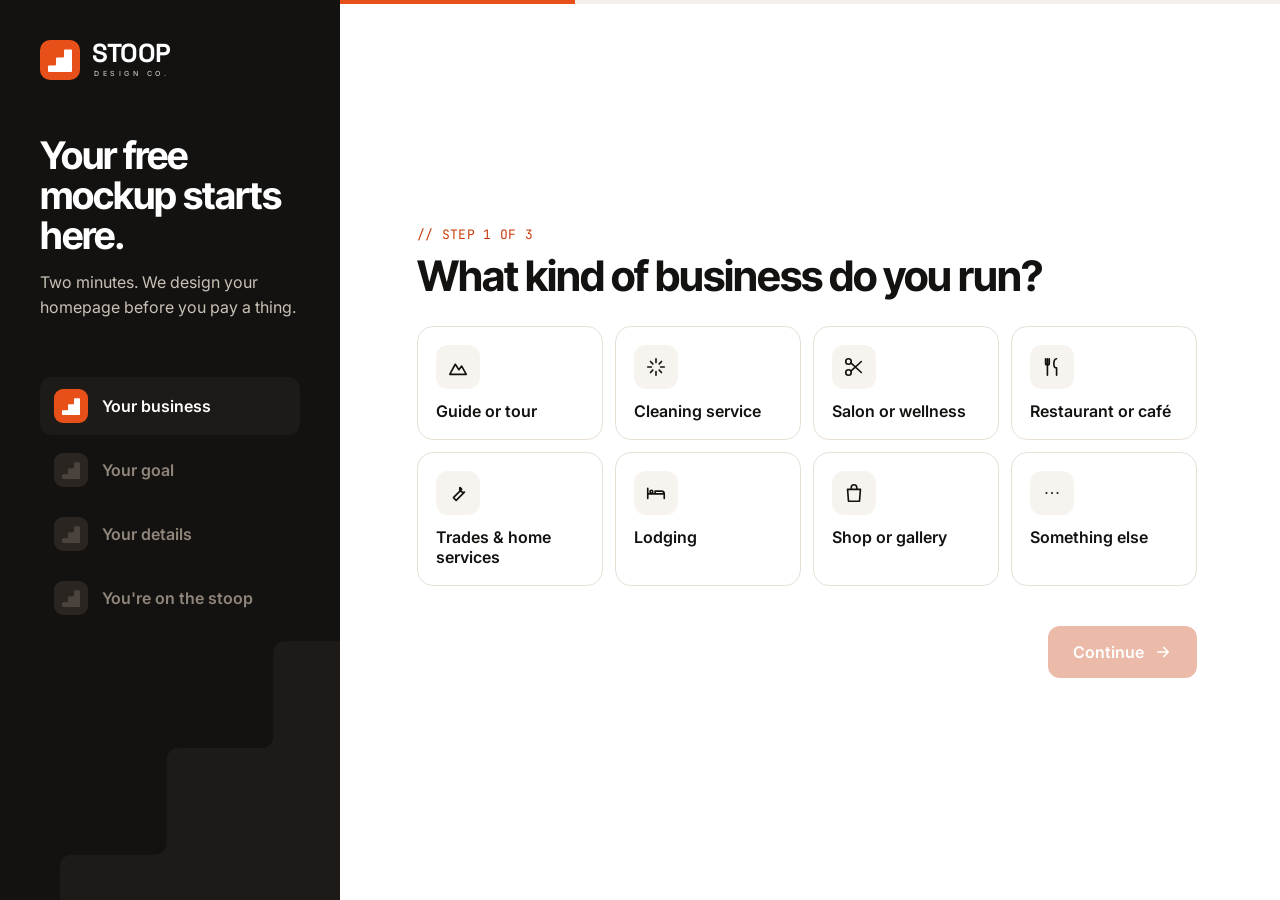
==== commit c653af33: "Sleeker headings, full-width tools progress, split plans with buyout, hourly costs in compare, orang" ====
--- a/get-started.html
+++ b/get-started.html
@@ -7,7 +7,7 @@
 <meta name="description" content="Tell us about your business in two minutes and we'll design your homepage for free.">
 <link rel="icon" href="favicon.svg" type="image/svg+xml">
 <link rel="preconnect" href="https://fonts.googleapis.com"><link rel="preconnect" href="https://fonts.gstatic.com" crossorigin>
-<link rel="stylesheet" href="https://fonts.googleapis.com/css2?family=Space+Grotesk:wght@500;700&family=Inter:wght@400;500;600&family=JetBrains+Mono:wght@500&display=swap">
+<link rel="stylesheet" href="https://fonts.googleapis.com/css2?family=Space+Grotesk:wght@700&family=Inter+Tight:wght@500;600;700&family=Inter:wght@400;500;600&family=JetBrains+Mono:wght@500&display=swap">
 <link rel="stylesheet" href="assets/styles.css">
 <style>
 .ob{min-height:100vh;display:flex;flex-wrap:wrap}
@@ -29,7 +29,7 @@
 .step{display:none;flex-direction:column;gap:28px;max-width:780px;border:0;margin:0;padding:0}
 .step.active{display:flex}
 .step legend{padding:0;display:flex;flex-direction:column;gap:10px;margin-bottom:28px}
-.step h2{margin:0;font-family:'Space Grotesk',sans-serif;font-size:clamp(30px,4vw,42px);letter-spacing:-1px;line-height:1.08}
+.step h2{margin:0;font-family:'Inter Tight',sans-serif;font-size:clamp(30px,4vw,42px);letter-spacing:-1px;line-height:1.08}
 .grid{display:grid;grid-template-columns:repeat(auto-fit,minmax(170px,1fr));gap:12px}
 .opt{position:relative;display:flex;flex-direction:column;gap:12px;padding:18px;border-radius:16px;border:1.5px solid #E7E0D7;background:#fff;cursor:pointer;font-weight:600;transition:border-color .2s,transform .2s,box-shadow .2s,background .2s;opacity:0;animation:fadeUp .45s cubic-bezier(.2,.8,.2,1) forwards}
 .opt:hover{border-color:#D9C9BB;transform:translateY(-3px);box-shadow:0 10px 24px rgba(20,18,16,.06)}
@@ -78,7 +78,7 @@
 <span class="logo-words"><span class="logo-stoop">STOOP</span><span class="logo-co" style="color:#C9C0B6">DESIGN CO.</span></span>
 </a>
 <div class="side-copy" style="position:relative;display:flex;flex-direction:column;gap:14px">
-<h1 style="margin:0;font-family:'Space Grotesk',sans-serif;font-weight:700;font-size:38px;line-height:1.05;letter-spacing:-1px">Your free mockup starts here.</h1>
+<h1 style="margin:0;font-family:'Inter Tight',sans-serif;font-weight:700;font-size:38px;line-height:1.05;letter-spacing:-1px">Your free mockup starts here.</h1>
 <p style="margin:0;font-size:16px;line-height:1.6;color:#C9C0B6">Two minutes. We design your homepage before you pay a thing.</p>
 </div>
 <ol class="steps" id="sideSteps" aria-label="Progress">
--- a/assets/styles.css
+++ b/assets/styles.css
@@ -7,7 +7,7 @@
 .wrap{max-width:1240px;margin:0 auto;padding:0 32px}
 .mono{font-family:'JetBrains Mono',monospace}
 .eyebrow{font-family:'JetBrains Mono',monospace;font-size:13px;color:var(--deep);letter-spacing:.02em}
-.h2{margin:0;font-family:'Space Grotesk',sans-serif;font-weight:700;font-size:clamp(34px,4vw,52px);line-height:1.05;letter-spacing:-1.5px}
+.h2{margin:0;font-family:'Inter Tight',sans-serif;font-weight:700;font-size:clamp(34px,4vw,52px);line-height:1.05;letter-spacing:-1.5px}
 .lede{margin:0;font-size:18px;line-height:1.6;color:var(--muted)}
 .sec-head{display:flex;flex-direction:column;gap:14px;max-width:760px}
 .section{padding:112px 0}
@@ -57,7 +57,7 @@
 .pill{display:inline-flex;align-self:flex-start;align-items:center;gap:10px;height:36px;padding:0 14px;border-radius:18px;background:#fff;border:1px solid var(--line);font-family:'JetBrains Mono',monospace;font-size:13px;color:var(--muted)}
 .dot{width:8px;height:8px;border-radius:4px;background:var(--orange)}
 .hero-eyebrow{font-size:14px;font-weight:600;letter-spacing:.12em;color:var(--deep);text-transform:uppercase}
-.hero h1{margin:0;font-family:'Space Grotesk',sans-serif;font-weight:700;font-size:clamp(44px,6vw,78px);line-height:1;letter-spacing:-2px}
+.hero h1{margin:0;font-family:'Inter Tight',sans-serif;font-weight:700;font-size:clamp(44px,6vw,78px);line-height:1;letter-spacing:-2px}
 .hero h1 span{color:var(--orange)}
 .hero-sub{margin:0;max-width:560px;font-size:20px;line-height:1.55;color:var(--muted)}
 .checks{display:flex;flex-wrap:wrap;gap:20px;font-size:14px;color:var(--muted)}
@@ -69,7 +69,7 @@
 .ticker{border-top:1px solid #F0EBE5;border-bottom:1px solid #F0EBE5;overflow:hidden;position:relative;padding:22px 0;-webkit-mask-image:linear-gradient(90deg,transparent,#000 8%,#000 92%,transparent);mask-image:linear-gradient(90deg,transparent,#000 8%,#000 92%,transparent)}
 .ticker-track{display:inline-flex;align-items:center;gap:40px;white-space:nowrap;animation:tick 38s linear infinite;padding-left:40px}
 .ticker:hover .ticker-track{animation-play-state:paused}
-.ticker-item{display:inline-flex;align-items:center;gap:40px;font-family:'Space Grotesk',sans-serif;font-size:24px;font-weight:700;color:var(--ink)}
+.ticker-item{display:inline-flex;align-items:center;gap:40px;font-family:'Inter Tight',sans-serif;font-size:24px;font-weight:700;color:var(--ink)}
 .ticker-item svg{flex:none}
 .ticker-label{font-family:'JetBrains Mono',monospace;font-size:13px;color:var(--muted);font-weight:500}
 @keyframes tick{to{transform:translateX(-50%)}}
@@ -83,9 +83,9 @@
 .path .s1{min-height:230px}.path .s2{min-height:300px}.path .s3{min-height:370px}.path .s4{min-height:440px}
 .st .mono{font-size:12px;color:var(--muted)}
 .st:last-child .mono,.st:last-child p{color:#fff}
-.st h3{margin:0;font-family:'Space Grotesk',sans-serif;font-size:26px;letter-spacing:-.5px}
+.st h3{margin:0;font-family:'Inter Tight',sans-serif;font-size:26px;letter-spacing:-.5px}
 .st p{margin:0;font-size:15px;line-height:1.55;color:var(--muted)}
-.st .num{font-family:'Space Grotesk',sans-serif;font-weight:700;font-size:56px;line-height:1;color:#F0EBE5}
+.st .num{font-family:'Inter Tight',sans-serif;font-weight:700;font-size:56px;line-height:1;color:#F0EBE5}
 .st:last-child .num{color:rgba(255,255,255,.3)}
 @media (max-width:760px){.path{grid-template-columns:1fr;gap:4px}.path .st{min-height:0!important;border-radius:4px}.path .st:first-child{border-radius:18px 18px 4px 4px}.path .st:last-child{border-radius:4px 4px 18px 18px}}
 
@@ -100,7 +100,7 @@
 .tool-card{scroll-snap-align:start;text-align:left;font:inherit;color:inherit;border-radius:22px;border:1px solid var(--line);background:#fff;padding:24px;display:flex;flex-direction:column;gap:16px;cursor:pointer;transition:transform .25s,border-color .25s,box-shadow .25s}
 .tool-card:hover{transform:translateY(-6px);border-color:var(--orange);box-shadow:0 18px 40px rgba(20,18,16,.08)}
 .tool-prev{height:150px;border-radius:14px;background:var(--warm);padding:16px;display:flex;flex-direction:column;justify-content:center;gap:8px;overflow:hidden}
-.tool-card h3{margin:0;font-family:'Space Grotesk',sans-serif;font-size:22px}
+.tool-card h3{margin:0;font-family:'Inter Tight',sans-serif;font-size:22px}
 .tool-card p{margin:0;font-size:15px;line-height:1.55;color:var(--muted)}
 .tool-more{margin-top:auto;font-weight:600;color:var(--deep);display:inline-flex;align-items:center;gap:8px}
 .bubble{max-width:85%;padding:9px 13px;border-radius:14px;font-size:13px;line-height:1.35}
@@ -115,7 +115,7 @@
 .dlg{display:flex;flex-wrap:wrap}
 .dlg-demo{flex:1 1 380px;min-width:0;background:var(--warm);padding:32px;display:flex;flex-direction:column;justify-content:center;gap:16px}
 .dlg-info{flex:1 1 380px;min-width:0;padding:32px;display:flex;flex-direction:column;gap:22px}
-.dlg-info h2{margin:0;font-family:'Space Grotesk',sans-serif;font-size:34px;letter-spacing:-1px}
+.dlg-info h2{margin:0;font-family:'Inter Tight',sans-serif;font-size:34px;letter-spacing:-1px}
 .dlg-close{position:absolute;top:16px;right:16px;width:44px;height:44px;border-radius:12px;border:1.5px solid #E2DBD3;background:#fff;cursor:pointer;display:flex;align-items:center;justify-content:center;z-index:2}
 .dlg-close:hover{border-color:var(--orange)}
 .dlg-list{margin:0;padding:0;list-style:none;display:flex;flex-direction:column;gap:10px;font-size:15px;line-height:1.45}
@@ -135,7 +135,7 @@
 .slot{height:38px;padding:0 14px;border-radius:9px;border:1px solid var(--line);background:#fff;font:inherit;font-size:14px;cursor:pointer}
 .slot.sel,.slot:hover{border-color:var(--orange);color:var(--deep)}
 .range{width:100%;accent-color:var(--orange)}
-.big-num{font-family:'Space Grotesk',sans-serif;font-weight:700;font-size:40px;letter-spacing:-1px}
+.big-num{font-family:'Inter Tight',sans-serif;font-weight:700;font-size:40px;letter-spacing:-1px}
 .seg{display:inline-flex;padding:4px;border-radius:12px;background:var(--warm);gap:4px}
 .seg button{height:36px;padding:0 14px;border-radius:9px;border:0;background:transparent;font:inherit;font-size:14px;font-weight:600;cursor:pointer;color:var(--muted)}
 .seg button.on{background:#fff;color:var(--ink);box-shadow:0 2px 6px rgba(20,18,16,.08)}
@@ -162,12 +162,12 @@
 .panel.on{display:flex}
 @keyframes fadeUp{from{opacity:0;transform:translateY(8px)}to{opacity:1;transform:none}}
 .app-top{display:flex;flex-wrap:wrap;justify-content:space-between;align-items:center;gap:12px}
-.app-top h3{margin:0;font-family:'Space Grotesk',sans-serif;font-size:22px}
+.app-top h3{margin:0;font-family:'Inter Tight',sans-serif;font-size:22px}
 .sample{font-family:'JetBrains Mono',monospace;font-size:11px;padding:6px 10px;border-radius:6px;background:var(--warm);color:var(--muted)}
 .kpis{display:grid;grid-template-columns:repeat(auto-fit,minmax(150px,1fr));gap:12px}
 .kpi{padding:16px;border-radius:14px;border:1px solid var(--line);display:flex;flex-direction:column;gap:6px}
 .kpi span{font-size:13px;color:var(--muted)}
-.kpi strong{font-family:'Space Grotesk',sans-serif;font-size:30px}
+.kpi strong{font-family:'Inter Tight',sans-serif;font-size:30px}
 .kpi em{font-style:normal;font-size:12px;font-weight:600;color:#1F6B34}
 .kpi.hot{background:var(--orange);border-color:var(--orange);color:#fff}
 .kpi.hot span,.kpi.hot em{color:#fff}
@@ -200,8 +200,8 @@
 .plan{position:relative;border-radius:22px;border:1.5px solid var(--line);padding:32px;display:flex;flex-direction:column;gap:18px;background:#fff;transition:transform .3s,border-color .3s,box-shadow .3s}
 .plan:hover{transform:translateY(-8px);border-color:var(--orange);box-shadow:0 24px 60px rgba(232,80,26,.14)}
 .plan.feat{border:2px solid var(--orange);background:#FFFBF8}
-.plan h3{margin:0;font-family:'Space Grotesk',sans-serif;font-size:28px}
-.price{font-family:'Space Grotesk',sans-serif;font-size:48px;font-weight:700}
+.plan h3{margin:0;font-family:'Inter Tight',sans-serif;font-size:28px}
+.price{font-family:'Inter Tight',sans-serif;font-size:48px;font-weight:700}
 .price small{font-family:'Inter',sans-serif;font-size:16px;font-weight:400;color:var(--muted)}
 .plan ul{margin:0;padding:0;list-style:none;display:flex;flex-direction:column;gap:10px;font-size:15px}
 .plan li{display:flex;gap:10px;align-items:flex-start}
@@ -215,16 +215,16 @@
 .cmp-side{flex:1 1 300px;min-width:0;display:flex;flex-direction:column;gap:12px}
 .yr{display:flex;flex-wrap:wrap;align-items:center;gap:16px}
 .yr label{font-weight:600}
-.yr output{font-family:'Space Grotesk',sans-serif;font-size:22px;font-weight:700;min-width:90px}
+.yr output{font-family:'Inter Tight',sans-serif;font-size:22px;font-weight:700;min-width:90px}
 .bars{display:flex;flex-direction:column;gap:18px}
 .bar-row{display:flex;flex-direction:column;gap:8px}
 .bar-top{display:flex;justify-content:space-between;align-items:baseline;gap:12px;font-size:15px;font-weight:600}
-.bar-top b{font-family:'Space Grotesk',sans-serif;font-size:22px}
+.bar-top b{font-family:'Inter Tight',sans-serif;font-size:22px}
 .bar{height:22px;border-radius:8px;background:#F3EFEA;overflow:hidden}
 .bar i{display:block;height:100%;border-radius:8px;transition:width .7s cubic-bezier(.2,.8,.2,1)}
 .bar-note{font-size:13px;color:var(--muted)}
 .cmp-card{border-radius:18px;background:#fff;border:1px solid var(--line);padding:20px;display:flex;flex-direction:column;gap:10px}
-.cmp-card h4{margin:0;font-family:'Space Grotesk',sans-serif;font-size:19px}
+.cmp-card h4{margin:0;font-family:'Inter Tight',sans-serif;font-size:19px}
 .cmp-card ul{margin:0;padding:0;list-style:none;display:flex;flex-direction:column;gap:6px;font-size:14px}
 .cmp-card li{display:flex;gap:8px}
 .yes{color:#1F6B34;font-weight:700}.no{color:#A39A90;font-weight:700}
@@ -245,7 +245,7 @@
 .faq-q.on::after{background:var(--orange)}
 .faq-a-inline{display:none}
 .faq-panel{flex:1 1 420px;min-width:0;align-self:flex-start;position:sticky;top:110px;border-radius:22px;background:#fff;border:1px solid var(--line);padding:32px;display:flex;flex-direction:column;gap:16px;min-height:260px}
-.faq-panel h3{margin:0;font-family:'Space Grotesk',sans-serif;font-size:28px;letter-spacing:-.5px}
+.faq-panel h3{margin:0;font-family:'Inter Tight',sans-serif;font-size:28px;letter-spacing:-.5px}
 .faq-panel p{margin:0;font-size:17px;line-height:1.65;color:var(--muted)}
 .faq-panel .swap{animation:fadeUp .4s ease both}
 @media (max-width:860px){.faq-panel{display:none}.faq-a-inline{display:none;padding:2px 16px 14px;font-size:16px;line-height:1.6;color:var(--muted)}.faq-q.on+.faq-a-inline{display:block}}
@@ -287,7 +287,7 @@
 .pr-ic{flex:none;width:44px;height:44px;border-radius:12px;background:var(--soft);display:flex;align-items:center;justify-content:center;transition:transform .3s}
 .pr:hover .pr-ic{transform:translateY(-3px) rotate(-6deg)}
 .pr div{display:flex;flex-direction:column;gap:2px}
-.pr strong{font-family:'Space Grotesk',sans-serif;font-size:17px;letter-spacing:-.2px}
+.pr strong{font-family:'Inter Tight',sans-serif;font-size:17px;letter-spacing:-.2px}
 .pr span:not(.pr-ic){font-size:14px;color:var(--muted)}
 @media (max-width:900px){.promise-in{grid-template-columns:repeat(2,minmax(0,1fr))}.pr:nth-child(3)::before{display:none}}
 @media (max-width:520px){.promise-in{grid-template-columns:1fr}.pr::before{display:none}.pr{padding:16px 4px}.pr+.pr{border-top:1px solid var(--line)}}
@@ -354,7 +354,7 @@
 .dlg-cta small{text-align:center;font-size:13px;color:var(--muted)}
 
 /* mini client site */
-.site{--b:#E8501A;--bs:color-mix(in srgb,var(--b) 12%,#fff);--hf:'Space Grotesk',sans-serif;border-radius:16px;background:#fff;border:1px solid var(--line);box-shadow:0 18px 40px rgba(20,18,16,.08);overflow:hidden;font-size:14px;transition:--b .3s}
+.site{--b:#E8501A;--bs:color-mix(in srgb,var(--b) 12%,#fff);--hf:'Inter Tight',sans-serif;border-radius:16px;background:#fff;border:1px solid var(--line);box-shadow:0 18px 40px rgba(20,18,16,.08);overflow:hidden;font-size:14px;transition:--b .3s}
 .site.classic{--hf:Georgia,'Times New Roman',serif}
 .site-bar{display:flex;align-items:center;gap:6px;padding:10px 12px;background:#F6F3EF;border-bottom:1px solid var(--line)}
 .site-bar i{width:9px;height:9px;border-radius:5px;background:#DDD5CC}
@@ -454,7 +454,44 @@
 .chatw .thread .b-us{background:var(--bs);border-color:transparent}
 .prods{display:grid;grid-template-columns:repeat(2,minmax(0,1fr));gap:10px}
 .prod{border:1px solid var(--line);border-radius:12px;padding:10px;display:flex;flex-direction:column;gap:4px}
-.pimg{height:64px;border-radius:9px;margin-bottom:4px;position:relative}
-.pimg::after{content:"";position:absolute;left:50%;bottom:10px;width:26px;height:34px;margin-left:-13px;border-radius:5px 5px 7px 7px;background:rgba(255,255,255,.7)}
+.pimg{height:64px;border-radius:9px;margin-bottom:4px;background:var(--bs);color:var(--b);display:flex;align-items:center;justify-content:center;transition:background .3s,color .3s}
+.prod:hover .pimg svg{transform:translateY(-2px)}
+.pimg svg{transition:transform .2s}
 .prod b{font-size:13.5px}
 #ext:empty{display:none}
+/* round 4 */
+.h2,.hero h1,.st h3,.plan h3,.tool-card h3,.dlg-info h2,.site h5{letter-spacing:-.03em}
+.hero h1{font-weight:700}
+.car-progress{max-width:none;width:100%;height:5px;border-radius:3px}
+.car-progress i{border-radius:3px}
+.car-head{align-items:flex-end}
+/* plans */
+.plan-groups{margin-top:48px;display:grid;grid-template-columns:1fr 2fr;gap:20px;font-family:'JetBrains Mono',monospace;font-size:11.5px;letter-spacing:.06em;text-transform:uppercase;color:var(--muted)}
+.plan-groups span{padding-bottom:10px;border-bottom:1.5px solid var(--line)}
+.plan-groups span:last-child{border-color:var(--orange);color:var(--deep)}
+.plan-groups+.plans{margin-top:20px;grid-template-columns:repeat(3,minmax(0,1fr))}
+.ptag{align-self:flex-start;font-family:'JetBrains Mono',monospace;font-size:11px;letter-spacing:.06em;padding:5px 10px;border-radius:7px;background:var(--soft);color:var(--deep)}
+.plan.once{background:#FAF8F5;border-style:dashed;border-color:#D8CFC6}
+.plan.once .ptag{background:#fff;color:var(--ink);box-shadow:0 0 0 1px var(--line)}
+.plan.once .price small{color:var(--ink);font-weight:600}
+.buyout{margin-top:20px;display:flex;align-items:center;gap:18px;padding:20px 24px;border-radius:18px;border:1.5px solid var(--line);background:#fff}
+.buy-ic{flex:none;width:46px;height:46px;border-radius:12px;background:var(--soft);display:flex;align-items:center;justify-content:center}
+.buyout div{flex:1;display:flex;flex-direction:column;gap:3px}
+.buyout strong{font-family:'Inter Tight',sans-serif;font-size:18px;letter-spacing:-.02em}
+.buyout div span{font-size:15px;color:var(--muted);line-height:1.5}
+.buyout .btn{flex:none}
+@media (max-width:900px){.plan-groups{display:none}.plan-groups+.plans{margin-top:48px;grid-template-columns:1fr}.buyout{flex-wrap:wrap}.buyout .btn{width:100%}}
+/* compare savings */
+.savings{display:flex;flex-wrap:wrap;align-items:baseline;gap:10px;padding:16px 20px;border-radius:14px;background:var(--soft);border:1.5px solid #F6CDB9}
+.savings span{font-size:15px;color:var(--muted)}
+.savings span:first-child{color:var(--deep);font-weight:600}
+.savings b{font-family:'Inter Tight',sans-serif;font-size:30px;letter-spacing:-.03em;color:var(--deep)}
+.savings.neg{background:#FAF8F5;border-color:var(--line)}
+.savings.neg b,.savings.neg span:first-child{color:var(--ink)}
+/* orange footer */
+.site-footer{background:var(--orange);color:#fff}
+.site-footer span,.site-footer p{color:#fff}
+.foot-cols a,.foot-cols span{color:#fff}
+.foot-cols a:hover{text-decoration:underline}
+.foot-cols .mono{color:rgba(255,255,255,.75)}
+.site-footer .foot-bot,.site-footer small{color:rgba(255,255,255,.85);border-color:rgba(255,255,255,.25)}
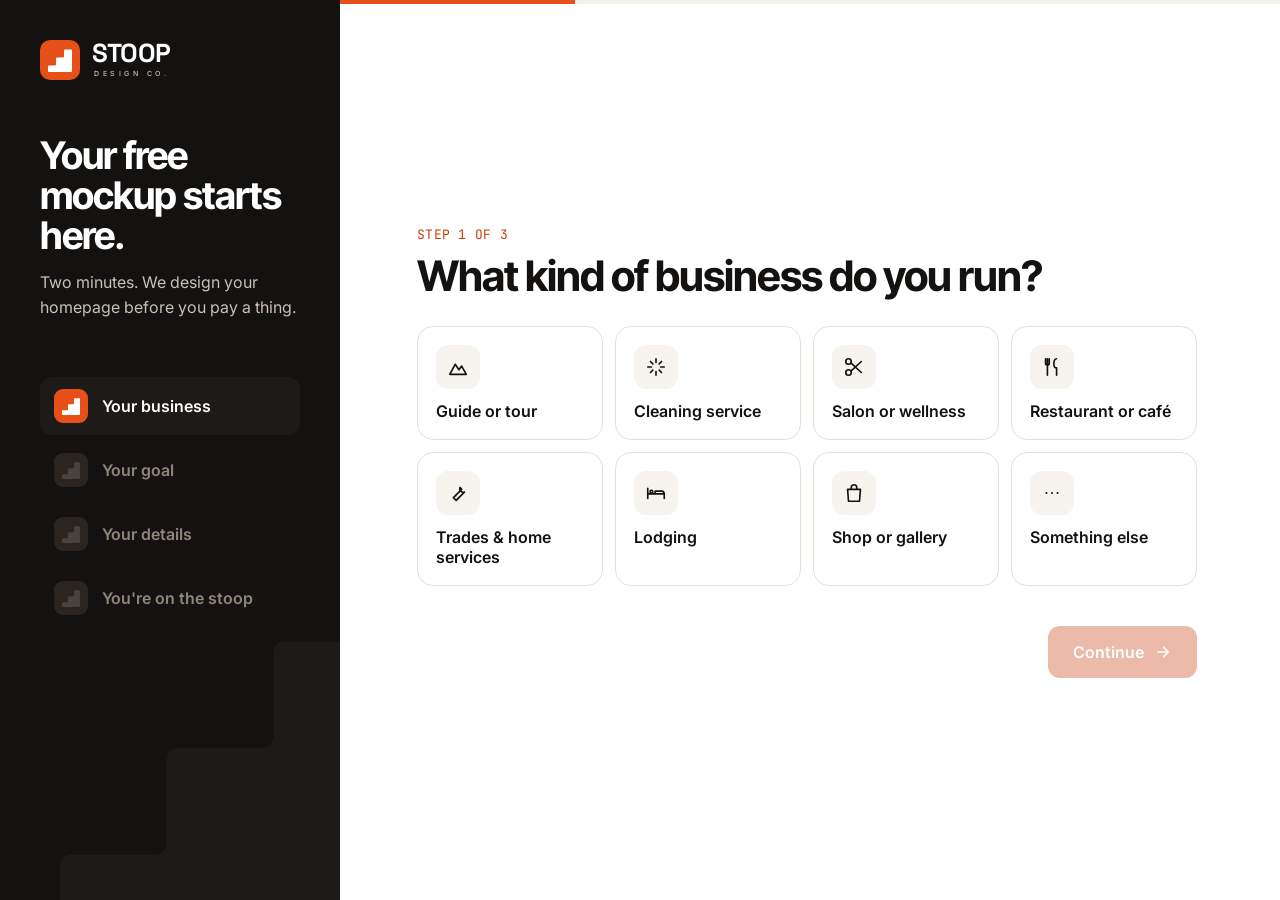
==== commit d13acb77: "Drop // labels, mobile hero spacing, smoother tool library selection, airier tool copy, fix demo inp" ====
--- a/get-started.html
+++ b/get-started.html
@@ -62,6 +62,26 @@
 .done-list .n{width:36px;height:36px;flex:none;border-radius:10px;background:#fff;display:flex;align-items:center;justify-content:center;font-family:'JetBrains Mono',monospace;font-size:13px;color:var(--deep)}
 .hidden{display:none}
 @media (max-width:760px){.side{max-width:none;padding:28px;gap:28px}.steps{flex-direction:row;overflow-x:auto}.steps li span:last-child{display:none}.side-art,.side-copy p{display:none}}
+@media (max-width:760px){
+.side{padding:20px 20px 18px;gap:18px}
+.side-copy h1{font-size:28px!important}
+.steps{display:grid;grid-template-columns:repeat(3,1fr);gap:8px;overflow:visible}
+.steps li:last-child{display:none}
+.steps li{flex-direction:column;align-items:stretch;gap:8px;padding:0;background:none!important;border-radius:0;font-size:12px;color:#8F857B}
+.steps .ind{display:block;width:auto;height:4px;border-radius:2px;background:#3A322B!important;position:relative;overflow:hidden}
+.steps .ind svg{display:none}
+.steps .ind::after{content:"";position:absolute;inset:0;width:0;background:var(--orange);border-radius:2px;transition:width .5s cubic-bezier(.2,.8,.2,1)}
+.steps li.done .ind::after{width:100%}
+.steps li.on .ind::after{width:100%;animation:segFill .6s cubic-bezier(.2,.8,.2,1)}
+.steps li span:last-child{display:block!important;white-space:nowrap}
+.steps li.on{color:#fff}
+.steps li.done{color:#C9C0B6}
+.prog{display:none}
+.nav.auto #nextBtn{display:none}
+.nav.auto.first{display:none}
+.nav{margin-top:28px}
+}
+@keyframes segFill{from{width:0}to{width:100%}}
 </style>
 </head>
 <body>
@@ -98,7 +118,7 @@
 <p class="hidden"><label>Don't fill this out: <input name="bot-field"></label></p>
 
 <fieldset class="step active" data-step="0">
-<legend><span class="eyebrow">// STEP 1 OF 3</span><h2>What kind of business do you run?</h2></legend>
+<legend><span class="eyebrow">STEP 1 OF 3</span><h2>What kind of business do you run?</h2></legend>
 <div class="grid">
 <label class="opt" style="animation-delay:.02s"><input type="radio" name="business_type" value="Guide or tour"><span class="ico"><svg width="22" height="22" viewBox="0 0 24 24" fill="none" stroke-width="1.8" stroke-linecap="round" stroke-linejoin="round" aria-hidden="true"><path d="M3 20l6-11 4 6 3-4 5 9z"/></svg></span>Guide or tour<span class="tick"><svg width="12" height="12" aria-hidden="true"><use href="#check"/></svg></span></label>
 <label class="opt" style="animation-delay:.06s"><input type="radio" name="business_type" value="Cleaning service"><span class="ico"><svg width="22" height="22" viewBox="0 0 24 24" fill="none" stroke-width="1.8" stroke-linecap="round" stroke-linejoin="round" aria-hidden="true"><path d="M12 3v4M12 17v4M3 12h4M17 12h4M6 6l2.5 2.5M15.5 15.5L18 18M6 18l2.5-2.5M15.5 8.5L18 6"/></svg></span>Cleaning service<span class="tick"><svg width="12" height="12" aria-hidden="true"><use href="#check"/></svg></span></label>
@@ -112,7 +132,7 @@
 </fieldset>
 
 <fieldset class="step" data-step="1">
-<legend><span class="eyebrow">// STEP 2 OF 3</span><h2>What do you want more of?</h2><p class="lede" style="font-size:16px">We'll build your homepage around it.</p></legend>
+<legend><span class="eyebrow">STEP 2 OF 3</span><h2>What do you want more of?</h2><p class="lede" style="font-size:16px">We'll build your homepage around it.</p></legend>
 <div class="grid" style="grid-template-columns:repeat(auto-fit,minmax(200px,1fr))">
 <label class="opt" style="animation-delay:.02s"><input type="radio" name="goal" value="Phone calls"><span class="ico"><svg width="22" height="22" viewBox="0 0 24 24" fill="none" stroke-width="1.8" stroke-linecap="round" stroke-linejoin="round" aria-hidden="true"><path d="M5 4h4l2 5-3 2a11 11 0 0 0 5 5l2-3 5 2v4a2 2 0 0 1-2 2A17 17 0 0 1 3 6a2 2 0 0 1 2-2"/></svg></span>Phone calls<small>Tap-to-call front and center</small><span class="tick"><svg width="12" height="12" aria-hidden="true"><use href="#check"/></svg></span></label>
 <label class="opt" style="animation-delay:.07s"><input type="radio" name="goal" value="Bookings"><span class="ico"><svg width="22" height="22" viewBox="0 0 24 24" fill="none" stroke-width="1.8" stroke-linecap="round" stroke-linejoin="round" aria-hidden="true"><path d="M7 3v3M17 3v3M4 8h16M5 5h14v15H5z"/></svg></span>Bookings<small>Your own booking built in</small><span class="tick"><svg width="12" height="12" aria-hidden="true"><use href="#check"/></svg></span></label>
@@ -122,7 +142,7 @@
 </fieldset>
 
 <fieldset class="step" data-step="2">
-<legend><span class="eyebrow">// STEP 3 OF 3</span><h2>Where should we send your mockup?</h2></legend>
+<legend><span class="eyebrow">STEP 3 OF 3</span><h2>Where should we send your mockup?</h2></legend>
 <div class="fields">
 <label class="field">Business name<input type="text" name="business_name" placeholder="Front Street Bakery" autocomplete="organization" required></label>
 <label class="field"><span>Current website <small>(optional)</small></span><input type="text" name="current_website" placeholder="yourbusiness.com" autocomplete="url"></label>
@@ -150,7 +170,7 @@
 
 <section class="step" id="doneStep" aria-live="polite">
 <span style="width:76px;height:76px;border-radius:20px;background:var(--orange);display:flex;align-items:center;justify-content:center;animation:pop .5s cubic-bezier(.3,1.6,.5,1)"><svg width="44" height="44" fill="#fff" aria-hidden="true"><use href="#stair"/></svg></span>
-<div style="display:flex;flex-direction:column;gap:10px"><span class="eyebrow">// REQUEST RECEIVED</span><h2>You're on the stoop.</h2><p class="lede" id="summary"></p></div>
+<div style="display:flex;flex-direction:column;gap:10px"><span class="eyebrow">REQUEST RECEIVED</span><h2>You're on the stoop.</h2><p class="lede" id="summary"></p></div>
 <ol class="done-list">
 <li style="animation-delay:.1s"><span class="n">01</span><span><strong>We review your business.</strong><br><span style="color:var(--muted)">A real person looks at your site, reviews and competitors.</span></span></li>
 <li style="animation-delay:.2s"><span class="n">02</span><span><strong>Your mockup arrives.</strong><br><span style="color:var(--muted)">A custom homepage, sent by text and email.</span></span></li>
--- a/assets/styles.css
+++ b/assets/styles.css
@@ -495,3 +495,234 @@
 .foot-cols a:hover{text-decoration:underline}
 .foot-cols .mono{color:rgba(255,255,255,.75)}
 .site-footer .foot-bot,.site-footer small{color:rgba(255,255,255,.85);border-color:rgba(255,255,255,.25)}
+
+/* ===== mobile pass (desktop untouched) ===== */
+.tabs{display:contents}
+.plan-switch,.m-on{display:none}
+.checks i{font-style:normal}
+@media (max-width:700px){
+  .m-off{display:none!important}
+  .m-on{display:inline}
+  /* hero: text, then graphic, then buttons, then checks */
+  .hero-in{padding:28px 20px 40px;gap:0}
+  .hero-copy{display:contents}
+  .hero-eyebrow{order:1;font-size:11.5px;letter-spacing:.1em;margin-bottom:14px}
+  .hero h1{order:2;font-size:44px;letter-spacing:-.04em;margin-bottom:16px}
+  .hero-sub{order:3;font-size:17px}
+  .hero-art{order:4;flex:none;width:100%;margin:8px 0 4px}
+  .hero-art svg{max-width:400px}
+  .hero-btns{order:5;width:100%;display:grid!important;grid-template-columns:1fr 1fr;gap:10px!important}
+  .hero-btns .btn{width:100%;justify-content:center;padding:0 12px;height:52px;font-size:16px}
+  .checks{order:6;width:100%;flex-wrap:nowrap;justify-content:space-between;gap:6px;margin-top:18px;font-size:12px;white-space:nowrap}
+  .checks span{gap:4px}
+  .checks svg{width:13px;height:13px;flex:none}
+  /* promise strip: centered 2x2 */
+  .promise-in{grid-template-columns:repeat(2,minmax(0,1fr));padding:0 12px}
+  .pr{flex-direction:column;text-align:center;gap:8px;padding:20px 6px}
+  .pr::before{display:none!important}
+  .pr+.pr{border-top:0}
+  .pr:nth-child(odd){border-right:1px solid var(--line)}
+  .pr:nth-child(-n+2){border-bottom:1px solid var(--line)}
+  .pr-ic{width:38px;height:38px;border-radius:11px}
+  .pr div{align-items:center}
+  .pr strong{font-size:15px}
+  .pr span:not(.pr-ic){font-size:12.5px;line-height:1.4}
+  /* how it works: compact connected timeline */
+  .how-list{display:flex!important;flex-direction:column;gap:0!important}
+  .how-li{display:grid!important;grid-template-columns:52px 1fr;column-gap:16px;row-gap:2px!important;position:relative;padding-bottom:26px}
+  .how-li:last-child{padding-bottom:0}
+  .how-num{grid-row:1/3;width:52px!important;height:52px!important;border-radius:15px!important;font-size:19px!important;position:relative;z-index:1}
+  .how-num svg{width:24px;height:24px}
+  .how-li h3{font-size:19px!important;align-self:end}
+  .how-li p{font-size:14.5px!important;margin:0!important}
+  .how-li:not(:last-child)::before{content:"";position:absolute;left:25px;top:52px;bottom:0;width:2px;background:var(--line)}
+  .how-li:not(:last-child)::after{content:"";position:absolute;left:24px;top:52px;width:4px;height:14px;border-radius:2px;background:var(--orange);animation:howDrop 2.4s ease-in-out infinite}
+  .how-li:nth-child(2)::after{animation-delay:.8s}.how-li:nth-child(3)::after{animation-delay:1.6s}
+  /* dashboard: business row + scrolling pill tabs */
+  .app{flex-direction:column}
+  .app-side{max-width:none;flex:none;padding:14px 14px 12px;border-right:0;border-bottom:1px solid #F0EBE5;gap:10px}
+  .app-side .biz{padding:0 2px;margin:0}
+  .tabs{display:flex;gap:6px;overflow-x:auto;scrollbar-width:none;margin:0 -14px;padding:0 14px 2px}
+  .tabs::-webkit-scrollbar{display:none}
+  .tabs .tab{flex:none;height:36px;padding:0 14px;border-radius:18px;font-size:13.5px;background:#fff;border:1px solid var(--line)}
+  .tabs .tab.on{background:var(--ink);color:#fff;border-color:var(--ink)}
+  .tabs .tab .badge{margin-left:2px}
+  .app-main{padding:16px}
+  .kpis{grid-template-columns:repeat(2,minmax(0,1fr))!important;gap:10px}
+  .kpi{padding:14px}
+  /* plans: switcher + swipe */
+  .plan-switch{display:grid;grid-template-columns:repeat(3,1fr);gap:4px;padding:4px;margin-top:32px;border-radius:14px;background:var(--warm)}
+  .plan-switch button{height:40px;border:0;border-radius:10px;background:transparent;font:inherit;font-size:14px;font-weight:600;color:var(--muted);cursor:pointer;transition:background .25s,color .25s}
+  .plan-switch button.on{background:#fff;color:var(--ink);box-shadow:0 1px 4px rgba(20,18,16,.1)}
+  .plan-groups+.plan-switch+.plans,.plans{display:flex!important;margin:0 -20px!important;padding:24px 20px 8px;gap:12px;overflow-x:auto;scroll-snap-type:x mandatory;scrollbar-width:none}
+  .plans::-webkit-scrollbar{display:none}
+  .plans .plan{flex:0 0 86%;scroll-snap-align:center;padding:24px;gap:14px}
+  .plans .plan:hover{transform:none}
+  .buyout{margin-top:16px;padding:18px}
+  /* footer seam */
+  .cta-stairs{bottom:-1px;height:201px}
+  .site-footer{margin-top:-1px;position:relative}
+}
+@keyframes howDrop{0%{top:52px;opacity:0}15%{opacity:1}85%{opacity:1}100%{top:calc(100% - 14px);opacity:0}}
+@media (max-width:700px){
+  .hero-btns .btn svg{display:none}
+  .hero-btns .btn{font-size:15px}
+  .app>*{min-width:0;width:100%;max-width:none}
+  .app-main{flex:none}
+  .tabs{min-width:0}
+}
+
+/* ===== mobile menu: one panel that grows to fit ===== */
+@media (max-width:900px){
+  .site-header.open{background:#fff;box-shadow:0 18px 40px rgba(20,18,16,.12)}
+  .site-header.open .hdr{flex-wrap:wrap}
+  .site-header.open .main-nav{position:static;order:3;width:100%;display:flex;flex-direction:column;align-items:stretch;gap:0;padding:8px 0 0;margin:12px 0 0;border-top:1px solid #F0EBE5;border-bottom:0;background:none}
+  .site-header.open .main-nav a{padding:14px 2px;font-size:17px;border-bottom:1px solid #F5F1EC}
+  .site-header.open .main-nav a::after{display:none}
+  .site-header.open .hdr-cta{position:static;order:4;width:100%;display:grid;grid-template-columns:1fr 1fr;gap:10px;padding:16px 0 20px;background:none}
+  .site-header.open .hdr-cta .btn{width:100%;justify-content:center}
+}
+
+/* ===== tool library ===== */
+.lib-btn{margin-top:22px}
+.lib-link{display:inline-flex;align-items:center;gap:8px;font-weight:600;font-size:14.5px;color:var(--deep)}
+.lib-link:hover{text-decoration:underline}
+.lib-hero{position:relative;overflow:hidden;border-bottom:1px solid #F0EBE5}
+.lib-hero-in{position:relative;padding:72px 32px 56px;display:flex;flex-direction:column;gap:18px;max-width:1240px}
+.lib-title{max-width:760px}
+.lib-stats{display:flex;flex-wrap:wrap;gap:10px;margin-top:6px}
+.lib-stats span{display:inline-flex;align-items:center;gap:6px;height:38px;padding:0 16px;border-radius:19px;background:#fff;border:1px solid var(--line);font-size:14px;color:var(--muted)}
+.lib-stats b{color:var(--ink)}
+.lib{padding:48px 0 96px}
+.lib-in{display:grid;grid-template-columns:300px minmax(0,1fr);gap:40px;align-items:start}
+.lib-side{position:sticky;top:96px;display:flex;flex-direction:column;gap:16px}
+.lib-filter{display:flex;flex-wrap:wrap;gap:6px}
+.lib-filter button{height:34px;padding:0 13px;border-radius:17px;border:1.5px solid var(--line);background:#fff;font:inherit;font-size:13px;font-weight:500;color:var(--muted);cursor:pointer;transition:all .2s}
+.lib-filter button:hover{border-color:var(--orange);color:var(--deep)}
+.lib-filter button.on{background:var(--ink);border-color:var(--ink);color:#fff}
+.lib-list{display:flex;flex-direction:column;gap:6px}
+.lib-item{display:flex;align-items:center;gap:12px;padding:12px;border-radius:14px;border:1.5px solid transparent;transition:background .2s,border-color .2s;animation:fadeUp .3s ease both}
+.lib-item:hover{background:#FAF8F5}
+.lib-item.on{background:#fff;border-color:var(--orange);box-shadow:0 8px 22px rgba(232,80,26,.1)}
+.lib-item b{display:block;font-size:15px}
+.lib-item small{display:block;font-size:12.5px;color:var(--muted);margin-top:1px;line-height:1.35}
+.lib-ic{flex:none;width:40px;height:40px;border-radius:11px;background:var(--soft);color:var(--deep);display:flex;align-items:center;justify-content:center;transition:background .2s,color .2s}
+.lib-item.on .lib-ic{background:var(--orange);color:#fff}
+.lib-ic.big{width:56px;height:56px;border-radius:16px;background:var(--orange);color:#fff}
+.lib-ic.big svg{width:26px;height:26px}
+.lib-detail{display:flex;flex-direction:column;gap:22px;min-width:0;animation:fadeUp .35s ease both}
+.ld-head{display:flex;align-items:center;gap:16px}
+.ld-head div{flex:1;display:flex;flex-direction:column;gap:2px}
+.ld-head h2{margin:0;font-family:'Inter Tight',sans-serif;font-size:clamp(30px,3.4vw,42px);letter-spacing:-.03em;line-height:1.05}
+.ld-cat{font-family:'JetBrains Mono',monospace;font-size:11.5px;letter-spacing:.06em;text-transform:uppercase;color:var(--deep)}
+.ld-n{font-size:12px;color:var(--muted)}
+.ld-grid{display:grid;grid-template-columns:minmax(0,1.15fr) minmax(0,1fr);gap:22px;align-items:start}
+.ld-demo{border-radius:22px;background:var(--warm);padding:20px;display:flex;flex-direction:column;gap:12px}
+.ld-label{font-family:'JetBrains Mono',monospace;font-size:11px;letter-spacing:.06em;color:var(--muted)}
+.ld-demo-in{display:flex;flex-direction:column;gap:14px}
+.ld-info{padding:6px 0 0!important;gap:24px!important}
+.ld-flow{border-radius:20px;border:1.5px solid var(--line);padding:22px 24px;display:flex;flex-direction:column;gap:16px}
+.ld-flow ol{list-style:none;margin:0;padding:0;display:grid;grid-template-columns:repeat(3,minmax(0,1fr));gap:18px;position:relative}
+.ld-flow ol::before{content:"";position:absolute;left:18px;right:18px;top:17px;height:2px;background:repeating-linear-gradient(90deg,var(--orange) 0 8px,transparent 8px 14px);background-size:28px 2px;opacity:.5;animation:ldFlow 1.2s linear infinite}
+@keyframes ldFlow{to{background-position:28px 0}}
+.ld-flow li{position:relative;display:flex;flex-direction:column;gap:6px}
+.ld-step{width:36px;height:36px;border-radius:11px;background:var(--orange);color:#fff;display:flex;align-items:center;justify-content:center;font-weight:700;font-family:'Inter Tight',sans-serif;margin-bottom:4px}
+.ld-flow li b{font-size:16px}
+.ld-flow li span:last-child{font-size:14px;color:var(--muted);line-height:1.5}
+.ld-row{display:grid;grid-template-columns:repeat(2,minmax(0,1fr));gap:14px}
+.ld-card{border-radius:18px;background:#FAF8F5;padding:20px 22px;display:flex;flex-direction:column;gap:12px}
+.ld-plan p{margin:0;font-size:15px;line-height:1.55}
+.ld-plan a{display:inline-flex;align-items:center;gap:6px;font-weight:600;font-size:14px;color:var(--deep)}
+.ld-nav{display:flex;align-items:center;justify-content:space-between;gap:12px;padding-top:6px;border-top:1px solid var(--line)}
+.ld-nav .btn{padding-top:0;padding-bottom:0}
+.ld-pn{border:0;background:none;font:inherit;font-size:14px;font-weight:500;color:var(--muted);cursor:pointer;padding:10px 0}
+.ld-pn:hover{color:var(--ink)}
+@media (max-width:1100px){.ld-grid{grid-template-columns:1fr}}
+@media (max-width:900px){
+  .lib-in{grid-template-columns:1fr;gap:20px}
+  .lib-side{position:sticky;top:72px;z-index:5;background:rgba(255,255,255,.96);backdrop-filter:blur(8px);margin:0 -20px;padding:12px 20px;border-bottom:1px solid #F0EBE5;gap:10px}
+  .lib-filter{flex-wrap:nowrap;overflow-x:auto;scrollbar-width:none}
+  .lib-list{flex-direction:row;overflow-x:auto;scrollbar-width:none;gap:8px}
+  .lib-filter::-webkit-scrollbar,.lib-list::-webkit-scrollbar{display:none}
+  .lib-filter button{flex:none}
+  .lib-item{flex:none;padding:8px 14px 8px 8px;border:1.5px solid var(--line);border-radius:14px}
+  .lib-item small{display:none}
+  .lib-item b{font-size:14px;white-space:nowrap}
+  .lib-ic{width:32px;height:32px;border-radius:9px}
+  .lib-ic svg{width:17px;height:17px}
+  .lib{padding:0 0 72px}
+  .lib-detail{padding-top:8px}
+}
+@media (max-width:700px){
+  .lib-hero-in{padding:36px 20px 32px}
+  .lib .wrap{padding-left:20px;padding-right:20px}
+  .ld-head{gap:12px}.lib-ic.big{width:46px;height:46px;border-radius:13px}
+  .ld-demo{padding:12px;margin:0 -8px;border-radius:18px}
+  .ld-flow{padding:18px}
+  .ld-flow ol{grid-template-columns:1fr;gap:14px}
+  .ld-flow ol::before{left:17px;right:auto;top:18px;bottom:18px;width:2px;height:auto;background:repeating-linear-gradient(180deg,var(--orange) 0 8px,transparent 8px 14px);background-size:2px 28px;animation:ldFlowV 1.2s linear infinite}
+  @keyframes ldFlowV{to{background-position:0 28px}}
+  .ld-flow li{display:grid;grid-template-columns:36px 1fr;column-gap:14px;row-gap:0}
+  .ld-step{grid-row:1/3;margin:0}
+  .ld-row{grid-template-columns:1fr}
+  .ld-nav{flex-wrap:wrap}
+  .ld-nav .btn{order:-1;width:100%;justify-content:center}
+}
+@media (max-width:900px){.lib-in{grid-template-columns:minmax(0,1fr)}.lib-side,.lib-detail{min-width:0}.lib-list,.lib-filter{min-width:0;max-width:100%}}
+@media (max-width:700px){.ld-grid{grid-template-columns:minmax(0,1fr)}.custom{justify-content:flex-start}}
+
+/* ===== round 6 ===== */
+/* inputs never spill out of a demo */
+.fld{min-width:0}
+.fld input,.fld textarea{width:100%;min-width:0;box-sizing:border-box}
+.fgrid>*{min-width:0}
+/* library: sliding category pill */
+.lib-filter{position:relative;isolation:isolate}
+.lib-filter button,.lib-filter button.on{background:transparent;border-color:transparent;position:relative;z-index:1;transition:color .3s}
+.lib-filter button{border:1.5px solid var(--line)}
+.lib-filter button.on{color:#fff;border-color:transparent}
+.lib-pill{position:absolute;left:0;top:0;border-radius:17px;background:var(--ink);z-index:0;transition:transform .4s cubic-bezier(.2,.8,.2,1),width .4s cubic-bezier(.2,.8,.2,1),height .4s;pointer-events:none}
+/* library: sliding highlight behind the active tool */
+.lib-list{position:relative;isolation:isolate}
+.lib-item,.lib-item.on{position:relative;z-index:1;border-color:transparent;background:transparent;box-shadow:none}
+.lib-item:hover{background:rgba(250,248,245,.8)}
+.lib-item.on:hover{background:transparent}
+.lib-item.on b{color:var(--deep)}
+.lib-item .lib-ic{transition:background .35s,color .35s,transform .35s}
+.lib-item.on .lib-ic{transform:scale(1.06)}
+.lib-hl{position:absolute;left:0;top:0;border-radius:14px;background:#fff;border:1.5px solid var(--orange);box-shadow:0 10px 26px rgba(232,80,26,.12);z-index:0;transition:transform .45s cubic-bezier(.2,.8,.2,1),width .45s cubic-bezier(.2,.8,.2,1),height .45s cubic-bezier(.2,.8,.2,1);pointer-events:none;box-sizing:border-box}
+/* library: crossfade between tools */
+.lib-detail{transition:opacity .17s ease,transform .17s ease}
+.lib-detail.leaving{opacity:0;transform:translateY(8px)}
+.lib-detail.entering{animation:ldIn .4s cubic-bezier(.2,.8,.2,1) both}
+@keyframes ldIn{from{opacity:0;transform:translateY(12px)}to{opacity:1;transform:none}}
+/* library: calmer, airier text */
+.ld-info{gap:34px!important}
+.ld-info .lede{font-size:17px!important;line-height:1.75;color:#2B2622;max-width:46ch}
+.ld-info .dlg-sec{gap:16px}
+.ld-info .dlg-list{gap:16px;font-size:15px;line-height:1.6;color:#3D3730}
+.ld-info .dlg-sub{letter-spacing:.08em}
+.gone-chips{display:flex;flex-wrap:wrap;gap:8px}
+.gone-chips s{display:inline-flex;align-items:center;min-height:32px;padding:5px 12px;border-radius:16px;background:#FAF8F5;font-size:13.5px;line-height:1.35;color:var(--muted);text-decoration-color:rgba(232,80,26,.55);text-decoration-thickness:1.5px}
+.ld-flow li span:last-child,.ld-plan p{line-height:1.65}
+@media (max-width:900px){
+  .lib-filter button{border-color:var(--line)}
+  .lib-filter button.on{border-color:transparent}
+  .lib-list{scroll-snap-type:x proximity}
+  .lib-item{scroll-snap-align:center;border:1.5px solid var(--line)}
+  .lib-item.on{border-color:transparent}
+  .lib-hl{border-radius:14px}
+}
+@media (max-width:700px){
+  .lib-stats{flex-wrap:nowrap;gap:6px}
+  .lib-stats span{height:34px;padding:0 11px;font-size:12.5px;white-space:nowrap}
+  .lib-detail{gap:26px}
+  .ld-info{padding-top:10px!important}
+  /* hero: drop the check row, give the buttons room */
+  .checks{display:none!important}
+  .hero-in{padding-bottom:52px}
+  .promise-in{padding-top:6px;padding-bottom:6px}
+  #how.section{padding-top:64px}
+}
+.lib-stats i{font-style:normal}
+@media (hover:none){.lib-filter button:hover{border-color:var(--line);color:var(--muted)}.lib-filter button.on:hover{border-color:transparent;color:#fff}}
